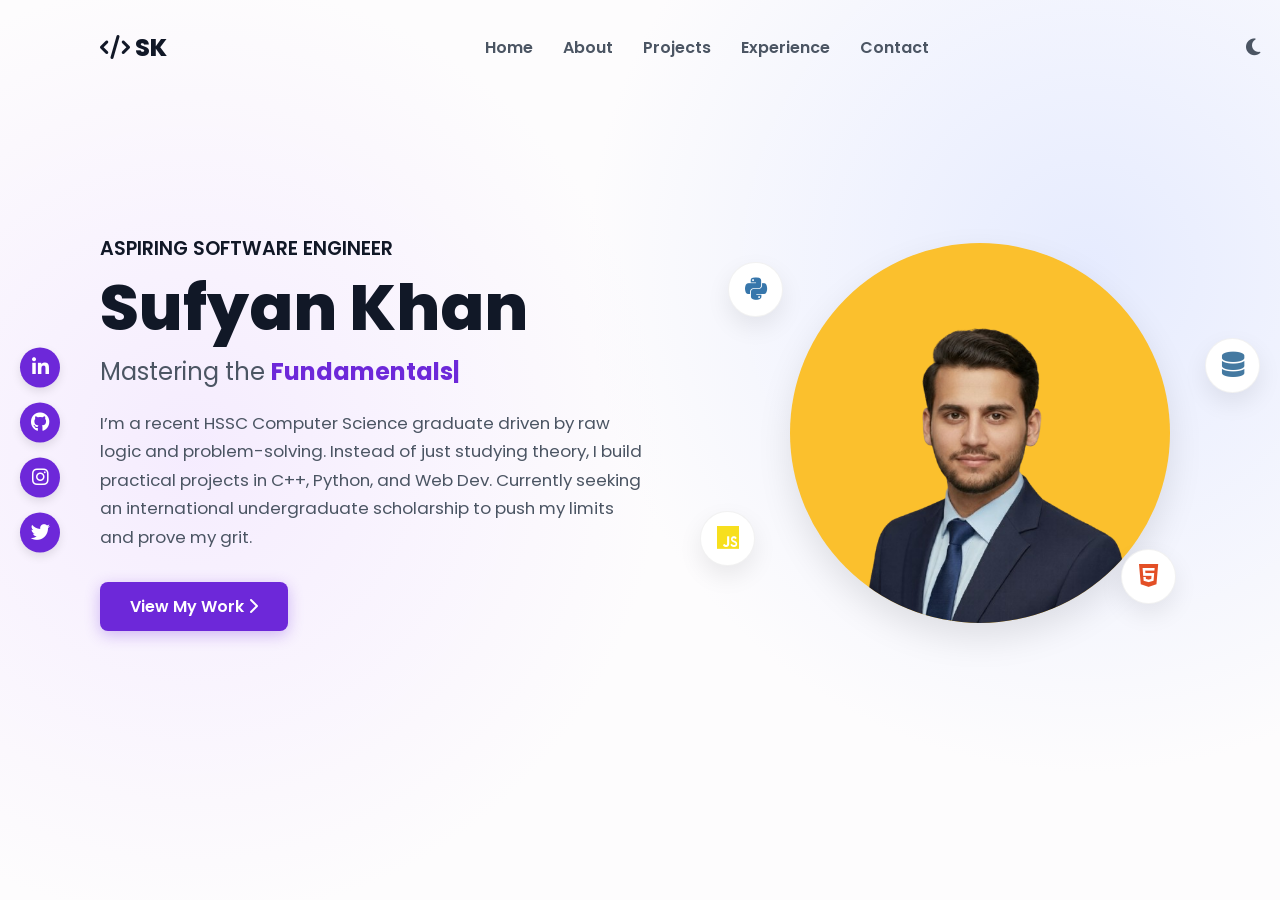
==== index.html @ 5efebbe6 "Initial commit - sufyan-portfolio" ====
<!DOCTYPE html>
<html lang="en">
<head>
    <meta charset="UTF-8">
    <meta name="viewport" content="width=device-width, initial-scale=1.0">
    <title>Sufyan Khan | Portfolio</title>
    <link rel="stylesheet" href="style.css">
    <link rel="stylesheet" href="https://cdnjs.cloudflare.com/ajax/libs/font-awesome/6.4.0/css/all.min.css">
</head>
<body>

    <aside class="social-sidebar">
        <a href="https://linkedin.com/in/sufyan-khans" target="_blank"><i class="fab fa-linkedin-in"></i></a>
        <a href="https://github.com/programmingpioneer" target="_blank"><i class="fab fa-github"></i></a>
        <a href="#"><i class="fab fa-instagram"></i></a>
        <a href="#"><i class="fab fa-twitter"></i></a>
    </aside>

    <div class="wrapper">
        <header>
            <nav>
                <div class="logo"><i class="fas fa-code"></i> SK</div>
                <ul class="nav-links">
                    <li><a href="index.html">Home</a></li>
                    <li><a href="about.html">About</a></li>
                    <li><a href="projects.html">Projects</a></li>
                    <li><a href="experience.html">Experience</a></li>
                    <li><a href="contact.html">Contact</a></li>
                </ul>
                <button id="theme-btn" class="theme-btn"><i class="fas fa-moon"></i></button>
            </nav>
        </header>

        <main class="hero">
            <div class="hero-content">
                <span class="greeting">ASPIRING SOFTWARE ENGINEER</span>
                <h1>Sufyan Khan</h1>
                <h2 class="typing-text">Mastering the <span>Fundamentals|</span></h2>
                <p>I’m a recent HSSC Computer Science graduate driven by raw logic and problem-solving. Instead of just studying theory, I build practical projects in C++, Python, and Web Dev. Currently seeking an international undergraduate scholarship to push my limits and prove my grit.</p>
                <a href="about.html" class="btn-primary">View My Work <i class="fas fa-chevron-right"></i></a>
            </div>

           <div class="hero-visual">
                
                <div class="avatar-wrapper">
                    <img src="sufyan.png" alt="Sufyan Khan" class="avatar">
                </div>
                
                <div class="float-icon icon-1"><i class="fab fa-python"></i></div>
                <div class="float-icon icon-2"><i class="fas fa-database"></i></div>
                <div class="float-icon icon-3"><i class="fab fa-js"></i></div>
                <div class="float-icon icon-4"><i class="fab fa-html5"></i></div>
            </div>
        </main>
    </div>
    <script src="script.js"></script>
</body>
</html>
---- style.css ----
/* =========================================
   1. IMPORTS & VARIABLES (THE FOUNDATION)
   ========================================= */
@import url('https://fonts.googleapis.com/css2?family=Poppins:wght@400;600;700;800&display=swap');

:root {
    --bg-color: #fdfcfd;
    --text-primary: #111827;
    --text-secondary: #4b5563;
    --accent-color: #6d28d9;
    --circle-color: #fbc02d;
    --mesh-1: rgba(243, 232, 255, 0.8);
    --mesh-2: rgba(224, 231, 255, 0.8);
    --card-bg: #ffffff;
    --icon-bg: #ffffff;
    --border-color: rgba(0, 0, 0, 0.05);
}

/* Dark Mode Overrides */
.dark-mode {
    --bg-color: #0f172a;
    --text-primary: #f8fafc;
    --text-secondary: #94a3b8;
    --accent-color: #8b5cf6;
    --circle-color: #d97706;
    --mesh-1: rgba(88, 28, 135, 0.15);
    --mesh-2: rgba(30, 58, 138, 0.15);
    --card-bg: #1e293b;
    --icon-bg: #1e293b;
    --border-color: rgba(255, 255, 255, 0.05);
}

/* =========================================
   2. BASE RESET & BODY
   ========================================= */
* {
    margin: 0;
    padding: 0;
    box-sizing: border-box;
    font-family: 'Poppins', sans-serif;
}

body {
    background: var(--bg-color);
    background-image: 
        radial-gradient(circle at 15% 50%, var(--mesh-1) 0%, transparent 40%),
        radial-gradient(circle at 85% 30%, var(--mesh-2) 0%, transparent 40%);
    background-attachment: fixed; /* Keeps mesh static while scrolling */
    color: var(--text-primary);
    min-height: 100vh;
    overflow-x: hidden;
    transition: background 0.3s ease, color 0.3s ease;
}

.wrapper {
    max-width: 1200px;
    margin: 0 auto;
    padding: 0 20px;
    margin-left: 80px; /* Space for the fixed sidebar */
}

/* =========================================
   3. NAVIGATION & SIDEBAR
   ========================================= */
.social-sidebar {
    position: fixed;
    left: 20px;
    top: 50%;
    transform: translateY(-50%);
    display: flex;
    flex-direction: column;
    gap: 15px;
    z-index: 100;
}

.social-sidebar a {
    width: 40px;
    height: 40px;
    background: var(--accent-color);
    color: white;
    border-radius: 50%;
    display: flex;
    justify-content: center;
    align-items: center;
    text-decoration: none;
    font-size: 1.2rem;
    transition: transform 0.3s ease, background 0.3s ease;
    box-shadow: 0 4px 10px rgba(0,0,0,0.1);
}

.social-sidebar a:hover {
    transform: scale(1.15);
    background: var(--text-primary);
}

header nav {
    display: flex;
    justify-content: space-between;
    align-items: center;
    padding: 30px 0;
}

.logo {
    font-weight: 800;
    font-size: 1.5rem;
    color: var(--text-primary);
}

.nav-links {
    list-style: none;
    display: flex;
    gap: 30px;
}

.nav-links a {
    text-decoration: none;
    color: var(--text-secondary);
    font-weight: 600;
    transition: color 0.3s;
}

.nav-links a:hover, .nav-links a.active {
    color: var(--accent-color);
}

.theme-btn {
    background: none;
    border: none;
    font-size: 1.2rem;
    cursor: pointer;
    color: var(--text-secondary);
    transition: color 0.3s;
}

.theme-btn:hover {
    color: var(--accent-color);
}

/* =========================================
   4. HOME PAGE (HERO SECTION)
   ========================================= */
.hero {
    display: flex;
    align-items: center;
    justify-content: space-between;
    min-height: 75vh;
    gap: 50px;
}

.hero-content {
    flex: 1;
    max-width: 550px;
}

.greeting {
    display: inline-block;
    font-weight: 600;
    margin-bottom: 10px;
    font-size: 1.2rem;
}

.hero-content h1 {
    font-size: 4rem;
    line-height: 1.1;
    margin-bottom: 10px;
    color: var(--text-primary);
    font-weight: 800;
}

.typing-text {
    font-size: 1.5rem;
    font-weight: 400;
    color: var(--text-secondary);
    margin-bottom: 20px;
}

.typing-text span {
    color: var(--accent-color);
    font-weight: 700;
}

.hero-content p {
    color: var(--text-secondary);
    line-height: 1.7;
    margin-bottom: 30px;
    font-size: 1.05rem;
}

.btn-primary {
    display: inline-block;
    background: var(--accent-color);
    color: white;
    padding: 12px 30px;
    border-radius: 8px;
    text-decoration: none;
    font-weight: 600;
    transition: transform 0.3s ease, box-shadow 0.3s ease;
    box-shadow: 0 4px 15px rgba(109, 40, 217, 0.3);
}

.btn-primary:hover {
    transform: translateY(-3px);
    box-shadow: 0 8px 25px rgba(109, 40, 217, 0.4);
}

/* --- Hero Visuals & Circle Clipping --- */
.hero-visual {
    flex: 1;
    position: relative;
    display: flex;
    justify-content: center;
    align-items: center;
}

.avatar-wrapper {
    position: relative;
    width: 380px;  
    height: 380px;
    background: var(--circle-color);
    border-radius: 50%;
    display: flex;
    justify-content: center;
    align-items: flex-end; /* Pushes image to bottom */
    overflow: hidden; /* CLIPS THE BOTTOM PERFECTLY */
    z-index: 2;
    transition: background 0.3s;
    box-shadow: 0 15px 35px rgba(0,0,0,0.1);
}

.avatar {
    width: 85%; /* Image scaling */
    height: auto;
    position: relative;
    z-index: 3;
    display: block;
}

/* --- Floating Icons --- */
.float-icon {
    position: absolute;
    width: 55px;
    height: 55px;
    background: var(--icon-bg);
    border-radius: 50%;
    display: flex;
    justify-content: center;
    align-items: center;
    font-size: 1.6rem;
    box-shadow: 0 10px 25px rgba(0,0,0,0.08);
    z-index: 3;
    animation: float 4s ease-in-out infinite;
    transition: background 0.3s;
    border: 1px solid var(--border-color);
}

.icon-1 { top: 5%; left: 5%; color: #3776ab; animation-delay: 0s; } 
.icon-2 { top: 25%; right: 0%; color: #4479a1; animation-delay: 1s; } 
.icon-3 { bottom: 15%; left: 0%; color: #f7df1e; animation-delay: 2s; } 
.icon-4 { bottom: 5%; right: 15%; color: #e34f26; animation-delay: 3s; } 

@keyframes float {
    0% { transform: translateY(0px); }
    50% { transform: translateY(-15px); }
    100% { transform: translateY(0px); }
}

/* =========================================
   5. INTERNAL PAGES (ABOUT & PROJECTS)
   ========================================= */
.content-section {
    padding: 60px 0;
    max-width: 1000px;
    margin: 0 auto;
}

.section-header h1 {
    font-size: 3rem;
    color: var(--text-primary);
    font-weight: 800;
}

.section-header p {
    color: var(--text-secondary);
    font-size: 1.1rem;
    margin-top: 10px;
}

.info-grid {
    display: grid;
    grid-template-columns: repeat(auto-fit, minmax(320px, 1fr));
    gap: 30px;
    margin-top: 40px;
}

/* BUG FIX: Removed opacity:0 so cards always show */
.card {
    background: var(--card-bg);
    padding: 35px;
    border-radius: 15px;
    box-shadow: 0 10px 30px rgba(0,0,0,0.04);
    border: 1px solid var(--border-color);
    transition: transform 0.3s ease, box-shadow 0.3s ease;
}

.card:hover {
    transform: translateY(-8px);
    box-shadow: 0 20px 40px rgba(0,0,0,0.08);
    border-color: var(--accent-color);
}

.card h2 {
    font-size: 1.5rem;
    color: var(--text-primary);
    margin-bottom: 10px;
}

.card h3 {
    font-size: 1.2rem;
    color: var(--text-primary);
    margin-top: 15px;
}

.card p {
    color: var(--text-secondary);
    line-height: 1.6;
    margin-top: 5px;
}

/* =========================================
   6. MOBILE RESPONSIVE QUERIES
   ========================================= */
@media (max-width: 968px) {
    .hero { 
        flex-direction: column; 
        text-align: center; 
        margin-top: 40px; 
    }
    .hero-content h1 { font-size: 3rem; }
    .hero-content { max-width: 100%; }
    .wrapper { margin-left: 0; }
    .social-sidebar { display: none; }
    
    /* Shrink the circle & layout for mobile */
    .avatar-wrapper { 
        width: 280px; 
        height: 280px; 
        margin: 0 auto;
    }
    
    .nav-links { display: none; /* Add a hamburger menu later if needed */ }
    
    .float-icon { width: 45px; height: 45px; font-size: 1.2rem; }
}

/* =========================================
   7. CONTACT PAGE FORM STYLING
   ========================================= */
.contact-container { 
    display: grid; 
    grid-template-columns: 1fr 1fr; 
    gap: 40px; 
    margin-top: 40px; 
}

.form-group { 
    margin-bottom: 20px; 
}

.form-group label { 
    display: block; 
    margin-bottom: 8px; 
    font-weight: 600; 
    color: var(--text-primary); 
    font-size: 0.9rem;
}

.form-group input, .form-group textarea { 
    width: 100%; 
    padding: 12px 15px; 
    border: 1px solid var(--border-color); 
    border-radius: 8px; 
    background: var(--card-bg); 
    color: var(--text-primary); 
    font-family: 'Poppins', sans-serif; 
    transition: border-color 0.3s, box-shadow 0.3s; 
}

.form-group input:focus, .form-group textarea:focus { 
    outline: none; 
    border-color: var(--accent-color); 
    box-shadow: 0 0 0 3px rgba(109, 40, 217, 0.1);
}

/* Mobile screen par dono boxes (Info aur Form) ko ek line mein stack karne ke liye */
@media (max-width: 768px) { 
    .contact-container { grid-template-columns: 1fr; } 
}
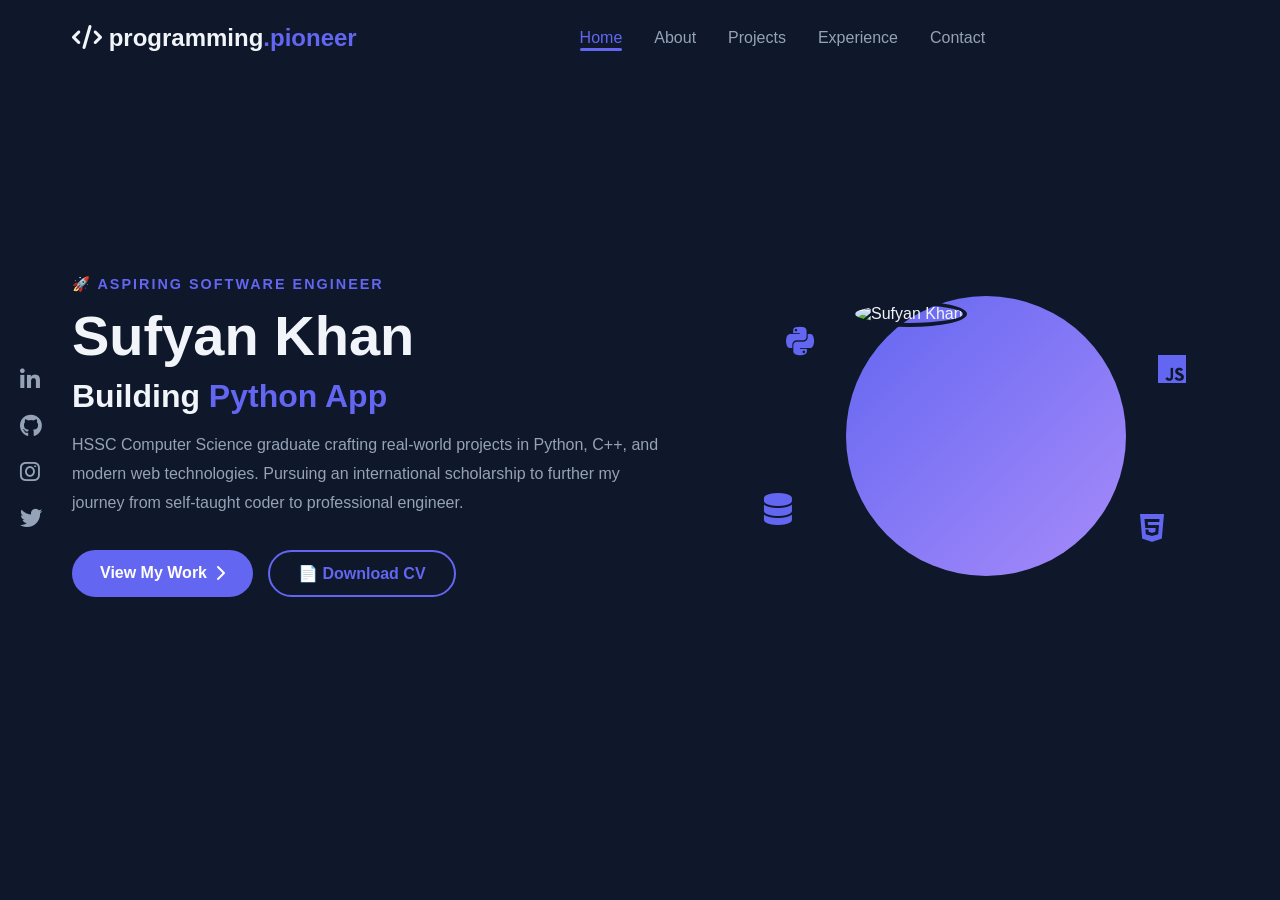
==== commit 347b5b09: "initial portfolio" ====
--- a/index.html
+++ b/index.html
@@ -3,12 +3,11 @@
 <head>
     <meta charset="UTF-8">
     <meta name="viewport" content="width=device-width, initial-scale=1.0">
-    <title>Sufyan Khan | Portfolio</title>
+    <title>Sufyan Khan | Programming Pioneer</title>
     <link rel="stylesheet" href="style.css">
     <link rel="stylesheet" href="https://cdnjs.cloudflare.com/ajax/libs/font-awesome/6.4.0/css/all.min.css">
 </head>
 <body>
-
     <aside class="social-sidebar">
         <a href="https://linkedin.com/in/sufyan-khans" target="_blank"><i class="fab fa-linkedin-in"></i></a>
         <a href="https://github.com/programmingpioneer" target="_blank"><i class="fab fa-github"></i></a>
@@ -19,33 +18,36 @@
     <div class="wrapper">
         <header>
             <nav>
-                <div class="logo"><i class="fas fa-code"></i> SK</div>
+                <div class="logo"><i class="fas fa-code"></i> programming<span>.pioneer</span></div>
                 <ul class="nav-links">
-                    <li><a href="index.html">Home</a></li>
+                    <li><a href="index.html" class="active">Home</a></li>
                     <li><a href="about.html">About</a></li>
                     <li><a href="projects.html">Projects</a></li>
                     <li><a href="experience.html">Experience</a></li>
                     <li><a href="contact.html">Contact</a></li>
                 </ul>
-                <button id="theme-btn" class="theme-btn"><i class="fas fa-moon"></i></button>
+                <div class="nav-controls">
+                    <div class="hamburger"><i class="fas fa-bars"></i></div>
+                </div>
             </nav>
         </header>
 
         <main class="hero">
             <div class="hero-content">
-                <span class="greeting">ASPIRING SOFTWARE ENGINEER</span>
+                <span class="greeting">🚀 ASPIRING SOFTWARE ENGINEER</span>
                 <h1>Sufyan Khan</h1>
-                <h2 class="typing-text">Mastering the <span>Fundamentals|</span></h2>
-                <p>I’m a recent HSSC Computer Science graduate driven by raw logic and problem-solving. Instead of just studying theory, I build practical projects in C++, Python, and Web Dev. Currently seeking an international undergraduate scholarship to push my limits and prove my grit.</p>
-                <a href="about.html" class="btn-primary">View My Work <i class="fas fa-chevron-right"></i></a>
+                <h2 class="typing-text">Building <span id="dynamic-text"></span></h2>
+                <p>HSSC Computer Science graduate crafting real‑world projects in Python, C++, and modern web technologies. Pursuing an international scholarship to further my journey from self‑taught coder to professional engineer.</p>
+                <div class="hero-buttons">
+                    <a href="projects.html" class="btn-primary">View My Work <i class="fas fa-chevron-right"></i></a>
+                    <a href="https://pub-8f5fcc3c01514e53b12396f444c45448.r2.dev/portfolio/assets/SUFYAN_CV.pdf" class="btn-secondary" target="_blank">📄 Download CV</a>
+                </div>
             </div>
 
-           <div class="hero-visual">
-                
+            <div class="hero-visual">
                 <div class="avatar-wrapper">
-                    <img src="sufyan.png" alt="Sufyan Khan" class="avatar">
+                    <img src="https://pub-8f5fcc3c01514e53b12396f444c45448.r2.dev/portfolio/assets/Cover.png" alt="Sufyan Khan" class="avatar">
                 </div>
-                
                 <div class="float-icon icon-1"><i class="fab fa-python"></i></div>
                 <div class="float-icon icon-2"><i class="fas fa-database"></i></div>
                 <div class="float-icon icon-3"><i class="fab fa-js"></i></div>
@@ -53,6 +55,7 @@
             </div>
         </main>
     </div>
+
     <script src="script.js"></script>
 </body>
 </html>
--- a/style.css
+++ b/style.css
@@ -1,397 +1,111 @@
-/* =========================================
-   1. IMPORTS & VARIABLES (THE FOUNDATION)
-   ========================================= */
-@import url('https://fonts.googleapis.com/css2?family=Poppins:wght@400;600;700;800&display=swap');
-
+/* ========== CSS VARIABLES ========== */
 :root {
-    --bg-color: #fdfcfd;
-    --text-primary: #111827;
-    --text-secondary: #4b5563;
-    --accent-color: #6d28d9;
-    --circle-color: #fbc02d;
-    --mesh-1: rgba(243, 232, 255, 0.8);
-    --mesh-2: rgba(224, 231, 255, 0.8);
-    --card-bg: #ffffff;
-    --icon-bg: #ffffff;
-    --border-color: rgba(0, 0, 0, 0.05);
+    --bg-primary: #0f172a;
+    --bg-secondary: #1e293b;
+    --text-primary: #f1f5f9;
+    --text-secondary: #94a3b8;
+    --accent-color: #6366f1;
+    --accent-hover: #818cf8;
+    --card-bg: #1e293b;
+    --icon-bg: #1e293b;
+    --border-color: #334155;
 }
 
-/* Dark Mode Overrides */
-.dark-mode {
-    --bg-color: #0f172a;
-    --text-primary: #f8fafc;
-    --text-secondary: #94a3b8;
-    --accent-color: #8b5cf6;
-    --circle-color: #d97706;
-    --mesh-1: rgba(88, 28, 135, 0.15);
-    --mesh-2: rgba(30, 58, 138, 0.15);
-    --card-bg: #1e293b;
-    --icon-bg: #1e293b;
-    --border-color: rgba(255, 255, 255, 0.05);
+/* ========== GLOBAL ========== */
+* { margin: 0; padding: 0; box-sizing: border-box; }
+body {
+    font-family: 'Poppins', 'Inter', sans-serif;
+    background-color: var(--bg-primary);
+    color: var(--text-primary);
+    overflow-x: hidden;
 }
+a { color: var(--accent-color); text-decoration: none; }
 
-/* =========================================
-   2. BASE RESET & BODY
-   ========================================= */
-* {
-    margin: 0;
-    padding: 0;
-    box-sizing: border-box;
-    font-family: 'Poppins', sans-serif;
+/* ========== SOCIAL SIDEBAR ========== */
+.social-sidebar {
+    position: fixed; left: 20px; top: 50%; transform: translateY(-50%);
+    display: flex; flex-direction: column; gap: 20px; z-index: 1000;
 }
+.social-sidebar a { color: var(--text-secondary); font-size: 1.4rem; transition: 0.3s; }
+.social-sidebar a:hover { color: var(--accent-color); transform: translateY(-3px); }
 
-body {
-    background: var(--bg-color);
-    background-image: 
-        radial-gradient(circle at 15% 50%, var(--mesh-1) 0%, transparent 40%),
-        radial-gradient(circle at 85% 30%, var(--mesh-2) 0%, transparent 40%);
-    background-attachment: fixed; /* Keeps mesh static while scrolling */
-    color: var(--text-primary);
-    min-height: 100vh;
-    overflow-x: hidden;
-    transition: background 0.3s ease, color 0.3s ease;
+/* ========== WRAPPER & HEADER ========== */
+.wrapper { max-width: 1200px; margin: 0 auto; padding: 0 2rem; }
+header { padding: 1.5rem 0; }
+nav { display: flex; align-items: center; justify-content: space-between; flex-wrap: wrap; }
+.logo { font-size: 1.5rem; font-weight: 700; color: var(--text-primary); }
+.logo span { color: var(--accent-color); }
+.nav-links { display: flex; list-style: none; gap: 2rem; }
+.nav-links a { color: var(--text-secondary); font-weight: 500; transition: color 0.3s; position: relative; }
+.nav-links a:hover, .nav-links a.active { color: var(--accent-color); }
+.nav-links a.active::after {
+    content: ''; position: absolute; bottom: -5px; left: 0;
+    width: 100%; height: 3px; background: var(--accent-color); border-radius: 2px;
 }
+.hamburger { display: none; cursor: pointer; color: var(--text-primary); font-size: 1.5rem; }
 
-.wrapper {
-    max-width: 1200px;
-    margin: 0 auto;
-    padding: 0 20px;
-    margin-left: 80px; /* Space for the fixed sidebar */
+/* ========== HERO SECTION ========== */
+.hero { display: flex; align-items: center; justify-content: space-between; min-height: 80vh; padding: 2rem 0; gap: 3rem; flex-wrap: wrap; }
+.hero-content { flex: 1 1 500px; }
+.greeting { color: var(--accent-color); font-weight: 600; letter-spacing: 2px; font-size: 0.9rem; text-transform: uppercase; }
+.hero h1 { font-size: 3.5rem; font-weight: 800; margin: 10px 0; }
+.typing-text { font-size: 2rem; margin-bottom: 1rem; }
+.typing-text span { color: var(--accent-color); }
+.hero p { color: var(--text-secondary); line-height: 1.8; margin-bottom: 2rem; max-width: 600px; }
+.hero-buttons { display: flex; gap: 15px; flex-wrap: wrap; }
+
+/* ========== BUTTONS ========== */
+.btn-primary {
+    background: var(--accent-color); color: white; padding: 12px 28px; border-radius: 30px;
+    font-weight: 600; display: inline-flex; align-items: center; gap: 8px; transition: 0.3s;
 }
+.btn-primary:hover { background: var(--accent-hover); transform: translateY(-3px); box-shadow: 0 10px 20px rgba(99,102,241,0.3); }
+.btn-secondary {
+    background: transparent; border: 2px solid var(--accent-color); color: var(--accent-color);
+    padding: 12px 28px; border-radius: 30px; font-weight: 600; display: inline-flex; align-items: center; gap: 8px; transition: 0.3s;
+}
+.btn-secondary:hover { background: var(--accent-color); color: white; transform: translateY(-3px); }
 
-/* =========================================
-   3. NAVIGATION & SIDEBAR
-   ========================================= */
-.social-sidebar {
-    position: fixed;
-    left: 20px;
-    top: 50%;
-    transform: translateY(-50%);
-    display: flex;
-    flex-direction: column;
-    gap: 15px;
-    z-index: 100;
-}
+/* ========== HERO VISUAL ========== */
+.hero-visual { position: relative; flex: 1 1 300px; display: flex; justify-content: center; align-items: center; }
+.avatar-wrapper { width: 280px; height: 280px; border-radius: 50%; background: linear-gradient(135deg, var(--accent-color), #a78bfa); padding: 5px; animation: float 6s ease-in-out infinite; }
+.avatar { width: 100%; height: 100%; border-radius: 50%; object-fit: cover; border: 4px solid var(--bg-primary); }
+.float-icon { position: absolute; font-size: 2rem; color: var(--accent-color); animation: floatIcon 4s ease-in-out infinite; }
+.icon-1 { top: 10%; left: 5%; animation-delay: 0s; }
+.icon-2 { top: 70%; left: 0; animation-delay: 1s; }
+.icon-3 { top: 20%; right: 5%; animation-delay: 2s; }
+.icon-4 { bottom: 10%; right: 10%; animation-delay: 0.5s; }
+@keyframes float { 0%,100% { transform: translateY(0); } 50% { transform: translateY(-20px); } }
+@keyframes floatIcon { 0%,100% { transform: translateY(0) rotate(0deg); } 50% { transform: translateY(-15px) rotate(10deg); } }
 
-.social-sidebar a {
-    width: 40px;
-    height: 40px;
-    background: var(--accent-color);
-    color: white;
-    border-radius: 50%;
-    display: flex;
-    justify-content: center;
-    align-items: center;
-    text-decoration: none;
-    font-size: 1.2rem;
-    transition: transform 0.3s ease, background 0.3s ease;
-    box-shadow: 0 4px 10px rgba(0,0,0,0.1);
-}
+/* ========== CONTENT SECTIONS ========== */
+.content-section { padding-bottom: 3rem; }
+.section-header { text-align: center; margin-bottom: 3rem; }
+.section-header h1 { font-size: 2.5rem; }
+.section-header p { color: var(--text-secondary); }
+.info-grid { display: grid; grid-template-columns: repeat(auto-fit, minmax(300px, 1fr)); gap: 30px; }
+.card { background: var(--card-bg); border: 1px solid var(--border-color); border-radius: 15px; padding: 30px; transition: transform 0.3s, box-shadow 0.3s; }
+.card:hover { transform: translateY(-5px); box-shadow: 0 20px 40px rgba(0,0,0,0.1); }
+.card-icon { font-size: 2rem; color: var(--accent-color); margin-bottom: 1rem; }
+.card h2 { font-size: 1.4rem; margin-bottom: 0.5rem; }
+.card h3 { font-size: 1rem; color: var(--text-secondary); margin-bottom: 0.5rem; }
+.card p { color: var(--text-secondary); line-height: 1.6; }
+.card-subtitle { color: var(--accent-color) !important; font-weight: 500; }
+.card-links { margin-top: 1.5rem; display: flex; flex-wrap: wrap; gap: 1rem; }
+.card-links a { font-weight: 600; }
+.tech-stack { color: var(--accent-color); font-weight: 600; font-size: 0.9rem; margin: 8px 0; }
+.contact-card { text-align: center; }
+.contact-link { font-size: 1.1rem; color: var(--accent-color); word-break: break-word; }
+.statement { font-size: 1.1rem; font-style: italic; }
 
-.social-sidebar a:hover {
-    transform: scale(1.15);
-    background: var(--text-primary);
-}
-
-header nav {
-    display: flex;
-    justify-content: space-between;
-    align-items: center;
-    padding: 30px 0;
-}
-
-.logo {
-    font-weight: 800;
-    font-size: 1.5rem;
-    color: var(--text-primary);
-}
-
-.nav-links {
-    list-style: none;
-    display: flex;
-    gap: 30px;
-}
-
-.nav-links a {
-    text-decoration: none;
-    color: var(--text-secondary);
-    font-weight: 600;
-    transition: color 0.3s;
-}
-
-.nav-links a:hover, .nav-links a.active {
-    color: var(--accent-color);
-}
-
-.theme-btn {
-    background: none;
-    border: none;
-    font-size: 1.2rem;
-    cursor: pointer;
-    color: var(--text-secondary);
-    transition: color 0.3s;
-}
-
-.theme-btn:hover {
-    color: var(--accent-color);
-}
-
-/* =========================================
-   4. HOME PAGE (HERO SECTION)
-   ========================================= */
-.hero {
-    display: flex;
-    align-items: center;
-    justify-content: space-between;
-    min-height: 75vh;
-    gap: 50px;
-}
-
-.hero-content {
-    flex: 1;
-    max-width: 550px;
-}
-
-.greeting {
-    display: inline-block;
-    font-weight: 600;
-    margin-bottom: 10px;
-    font-size: 1.2rem;
-}
-
-.hero-content h1 {
-    font-size: 4rem;
-    line-height: 1.1;
-    margin-bottom: 10px;
-    color: var(--text-primary);
-    font-weight: 800;
-}
-
-.typing-text {
-    font-size: 1.5rem;
-    font-weight: 400;
-    color: var(--text-secondary);
-    margin-bottom: 20px;
-}
-
-.typing-text span {
-    color: var(--accent-color);
-    font-weight: 700;
-}
-
-.hero-content p {
-    color: var(--text-secondary);
-    line-height: 1.7;
-    margin-bottom: 30px;
-    font-size: 1.05rem;
-}
-
-.btn-primary {
-    display: inline-block;
-    background: var(--accent-color);
-    color: white;
-    padding: 12px 30px;
-    border-radius: 8px;
-    text-decoration: none;
-    font-weight: 600;
-    transition: transform 0.3s ease, box-shadow 0.3s ease;
-    box-shadow: 0 4px 15px rgba(109, 40, 217, 0.3);
-}
-
-.btn-primary:hover {
-    transform: translateY(-3px);
-    box-shadow: 0 8px 25px rgba(109, 40, 217, 0.4);
-}
-
-/* --- Hero Visuals & Circle Clipping --- */
-.hero-visual {
-    flex: 1;
-    position: relative;
-    display: flex;
-    justify-content: center;
-    align-items: center;
-}
-
-.avatar-wrapper {
-    position: relative;
-    width: 380px;  
-    height: 380px;
-    background: var(--circle-color);
-    border-radius: 50%;
-    display: flex;
-    justify-content: center;
-    align-items: flex-end; /* Pushes image to bottom */
-    overflow: hidden; /* CLIPS THE BOTTOM PERFECTLY */
-    z-index: 2;
-    transition: background 0.3s;
-    box-shadow: 0 15px 35px rgba(0,0,0,0.1);
-}
-
-.avatar {
-    width: 85%; /* Image scaling */
-    height: auto;
-    position: relative;
-    z-index: 3;
-    display: block;
-}
-
-/* --- Floating Icons --- */
-.float-icon {
-    position: absolute;
-    width: 55px;
-    height: 55px;
-    background: var(--icon-bg);
-    border-radius: 50%;
-    display: flex;
-    justify-content: center;
-    align-items: center;
-    font-size: 1.6rem;
-    box-shadow: 0 10px 25px rgba(0,0,0,0.08);
-    z-index: 3;
-    animation: float 4s ease-in-out infinite;
-    transition: background 0.3s;
-    border: 1px solid var(--border-color);
-}
-
-.icon-1 { top: 5%; left: 5%; color: #3776ab; animation-delay: 0s; } 
-.icon-2 { top: 25%; right: 0%; color: #4479a1; animation-delay: 1s; } 
-.icon-3 { bottom: 15%; left: 0%; color: #f7df1e; animation-delay: 2s; } 
-.icon-4 { bottom: 5%; right: 15%; color: #e34f26; animation-delay: 3s; } 
-
-@keyframes float {
-    0% { transform: translateY(0px); }
-    50% { transform: translateY(-15px); }
-    100% { transform: translateY(0px); }
-}
-
-/* =========================================
-   5. INTERNAL PAGES (ABOUT & PROJECTS)
-   ========================================= */
-.content-section {
-    padding: 60px 0;
-    max-width: 1000px;
-    margin: 0 auto;
-}
-
-.section-header h1 {
-    font-size: 3rem;
-    color: var(--text-primary);
-    font-weight: 800;
-}
-
-.section-header p {
-    color: var(--text-secondary);
-    font-size: 1.1rem;
-    margin-top: 10px;
-}
-
-.info-grid {
-    display: grid;
-    grid-template-columns: repeat(auto-fit, minmax(320px, 1fr));
-    gap: 30px;
-    margin-top: 40px;
-}
-
-/* BUG FIX: Removed opacity:0 so cards always show */
-.card {
-    background: var(--card-bg);
-    padding: 35px;
-    border-radius: 15px;
-    box-shadow: 0 10px 30px rgba(0,0,0,0.04);
-    border: 1px solid var(--border-color);
-    transition: transform 0.3s ease, box-shadow 0.3s ease;
-}
-
-.card:hover {
-    transform: translateY(-8px);
-    box-shadow: 0 20px 40px rgba(0,0,0,0.08);
-    border-color: var(--accent-color);
-}
-
-.card h2 {
-    font-size: 1.5rem;
-    color: var(--text-primary);
-    margin-bottom: 10px;
-}
-
-.card h3 {
-    font-size: 1.2rem;
-    color: var(--text-primary);
-    margin-top: 15px;
-}
-
-.card p {
-    color: var(--text-secondary);
-    line-height: 1.6;
-    margin-top: 5px;
-}
-
-/* =========================================
-   6. MOBILE RESPONSIVE QUERIES
-   ========================================= */
-@media (max-width: 968px) {
-    .hero { 
-        flex-direction: column; 
-        text-align: center; 
-        margin-top: 40px; 
-    }
-    .hero-content h1 { font-size: 3rem; }
-    .hero-content { max-width: 100%; }
-    .wrapper { margin-left: 0; }
+/* ========== RESPONSIVE ========== */
+@media (max-width: 768px) {
     .social-sidebar { display: none; }
-    
-    /* Shrink the circle & layout for mobile */
-    .avatar-wrapper { 
-        width: 280px; 
-        height: 280px; 
-        margin: 0 auto;
-    }
-    
-    .nav-links { display: none; /* Add a hamburger menu later if needed */ }
-    
-    .float-icon { width: 45px; height: 45px; font-size: 1.2rem; }
-}
-
-/* =========================================
-   7. CONTACT PAGE FORM STYLING
-   ========================================= */
-.contact-container { 
-    display: grid; 
-    grid-template-columns: 1fr 1fr; 
-    gap: 40px; 
-    margin-top: 40px; 
-}
-
-.form-group { 
-    margin-bottom: 20px; 
-}
-
-.form-group label { 
-    display: block; 
-    margin-bottom: 8px; 
-    font-weight: 600; 
-    color: var(--text-primary); 
-    font-size: 0.9rem;
-}
-
-.form-group input, .form-group textarea { 
-    width: 100%; 
-    padding: 12px 15px; 
-    border: 1px solid var(--border-color); 
-    border-radius: 8px; 
-    background: var(--card-bg); 
-    color: var(--text-primary); 
-    font-family: 'Poppins', sans-serif; 
-    transition: border-color 0.3s, box-shadow 0.3s; 
-}
-
-.form-group input:focus, .form-group textarea:focus { 
-    outline: none; 
-    border-color: var(--accent-color); 
-    box-shadow: 0 0 0 3px rgba(109, 40, 217, 0.1);
-}
-
-/* Mobile screen par dono boxes (Info aur Form) ko ek line mein stack karne ke liye */
-@media (max-width: 768px) { 
-    .contact-container { grid-template-columns: 1fr; } 
+    .nav-links { display: none; position: absolute; top: 80px; left: 0; width: 100%; background: var(--bg-primary); flex-direction: column; padding: 2rem; gap: 1.5rem; border-bottom: 1px solid var(--border-color); }
+    .nav-links.active { display: flex; }
+    .hamburger { display: block; }
+    .hero { flex-direction: column; text-align: center; }
+    .hero h1 { font-size: 2.5rem; }
+    .hero-buttons { justify-content: center; }
+    .info-grid { grid-template-columns: 1fr; }
 }
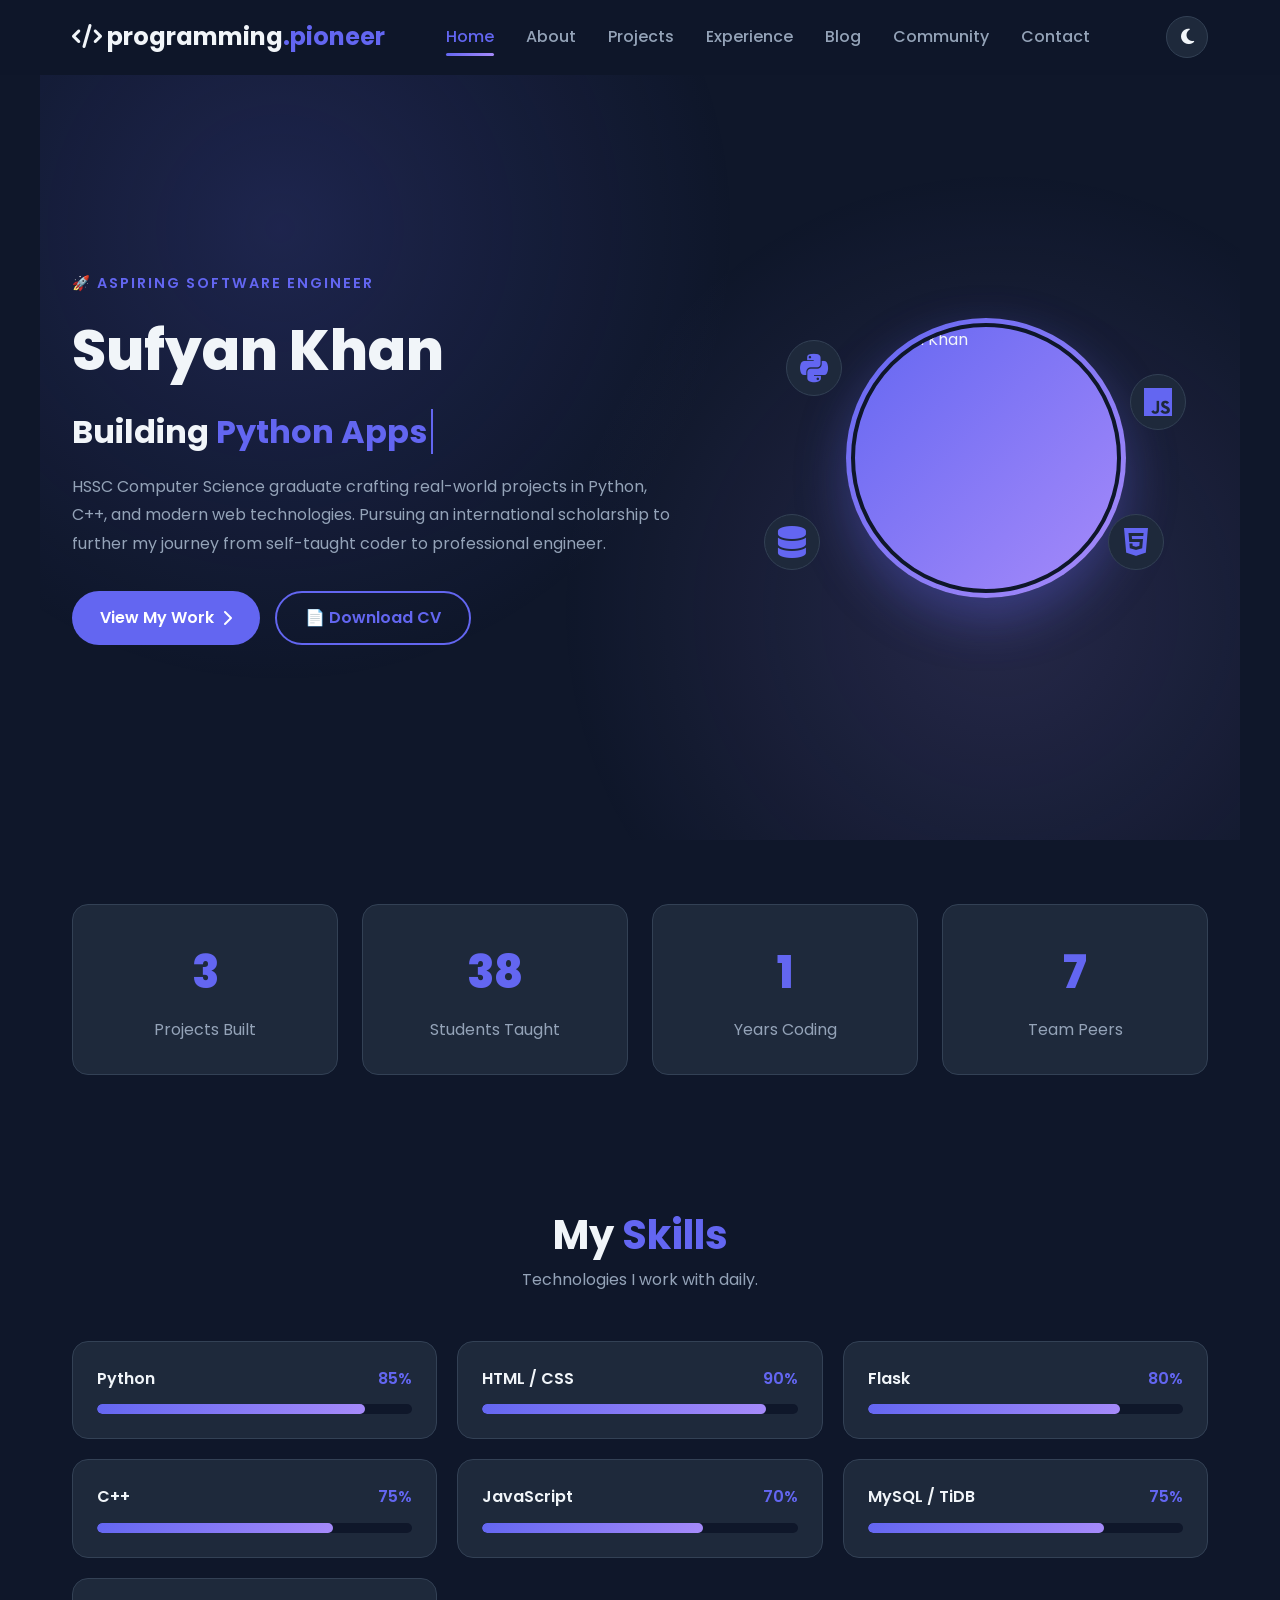
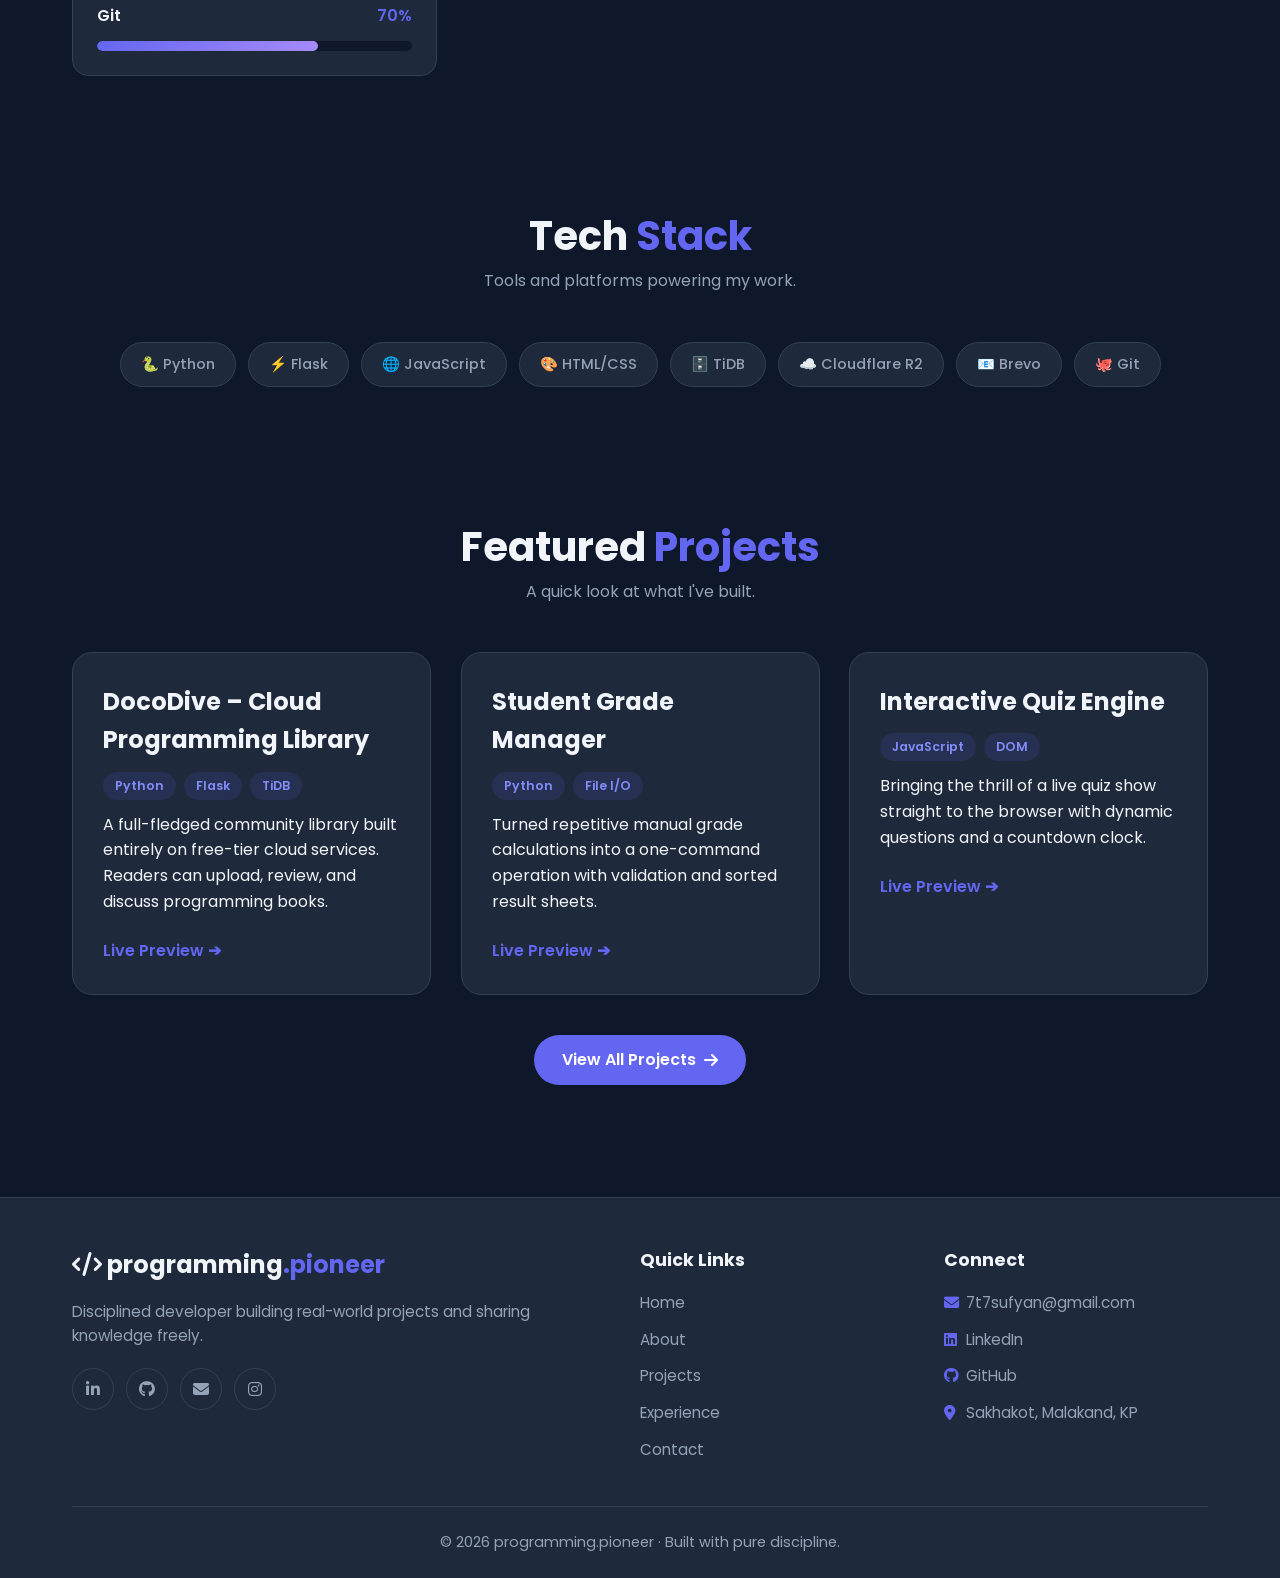
==== commit 04581b7d: "feat: complete portfolio website" ====
--- a/index.html
+++ b/index.html
@@ -1,61 +1,422 @@
-<!DOCTYPE html>
+<!doctype html>
 <html lang="en">
-<head>
-    <meta charset="UTF-8">
-    <meta name="viewport" content="width=device-width, initial-scale=1.0">
-    <title>Sufyan Khan | Programming Pioneer</title>
-    <link rel="stylesheet" href="style.css">
-    <link rel="stylesheet" href="https://cdnjs.cloudflare.com/ajax/libs/font-awesome/6.4.0/css/all.min.css">
-</head>
-<body>
-    <aside class="social-sidebar">
-        <a href="https://linkedin.com/in/sufyan-khans" target="_blank"><i class="fab fa-linkedin-in"></i></a>
-        <a href="https://github.com/programmingpioneer" target="_blank"><i class="fab fa-github"></i></a>
-        <a href="#"><i class="fab fa-instagram"></i></a>
-        <a href="#"><i class="fab fa-twitter"></i></a>
-    </aside>
-
-    <div class="wrapper">
-        <header>
-            <nav>
-                <div class="logo"><i class="fas fa-code"></i> programming<span>.pioneer</span></div>
-                <ul class="nav-links">
-                    <li><a href="index.html" class="active">Home</a></li>
-                    <li><a href="about.html">About</a></li>
-                    <li><a href="projects.html">Projects</a></li>
-                    <li><a href="experience.html">Experience</a></li>
-                    <li><a href="contact.html">Contact</a></li>
-                </ul>
-                <div class="nav-controls">
-                    <div class="hamburger"><i class="fas fa-bars"></i></div>
-                </div>
-            </nav>
-        </header>
-
-        <main class="hero">
-            <div class="hero-content">
-                <span class="greeting">🚀 ASPIRING SOFTWARE ENGINEER</span>
-                <h1>Sufyan Khan</h1>
-                <h2 class="typing-text">Building <span id="dynamic-text"></span></h2>
-                <p>HSSC Computer Science graduate crafting real‑world projects in Python, C++, and modern web technologies. Pursuing an international scholarship to further my journey from self‑taught coder to professional engineer.</p>
-                <div class="hero-buttons">
-                    <a href="projects.html" class="btn-primary">View My Work <i class="fas fa-chevron-right"></i></a>
-                    <a href="https://pub-8f5fcc3c01514e53b12396f444c45448.r2.dev/portfolio/assets/SUFYAN_CV.pdf" class="btn-secondary" target="_blank">📄 Download CV</a>
-                </div>
-            </div>
-
-            <div class="hero-visual">
-                <div class="avatar-wrapper">
-                    <img src="https://pub-8f5fcc3c01514e53b12396f444c45448.r2.dev/portfolio/assets/Cover.png" alt="Sufyan Khan" class="avatar">
-                </div>
-                <div class="float-icon icon-1"><i class="fab fa-python"></i></div>
-                <div class="float-icon icon-2"><i class="fas fa-database"></i></div>
-                <div class="float-icon icon-3"><i class="fab fa-js"></i></div>
-                <div class="float-icon icon-4"><i class="fab fa-html5"></i></div>
-            </div>
-        </main>
+  <head>
+    <meta charset="UTF-8" />
+    <meta name="viewport" content="width=device-width, initial-scale=1.0" />
+    <title>
+      Sufyan Khan | Programming Pioneer — Software Engineer Portfolio
+    </title>
+
+    <!-- Google Fonts -->
+    <link rel="preconnect" href="https://fonts.googleapis.com" />
+    <link rel="preconnect" href="https://fonts.gstatic.com" crossorigin />
+    <link
+      href="https://fonts.googleapis.com/css2?family=Poppins:wght@400;500;600;700;800&family=Inter:wght@400;500;600&display=swap"
+      rel="stylesheet"
+    />
+
+    <!-- Font Awesome -->
+    <link
+      rel="stylesheet"
+      href="https://cdnjs.cloudflare.com/ajax/libs/font-awesome/6.4.0/css/all.min.css"
+    />
+
+    <!-- Custom CSS -->
+    <link rel="stylesheet" href="style.css" />
+
+    <!-- Favicon -->
+    <link
+      rel="icon"
+      href="data:image/svg+xml,<svg xmlns='http://www.w3.org/2000/svg' viewBox='0 0 100 100'><rect width='100' height='100' rx='22' fill='%236366f1'/><text x='50' y='68' font-size='52' font-family='Arial' font-weight='bold' text-anchor='middle' fill='white'>PP</text></svg>"
+    />
+
+    <!-- SEO Meta -->
+    <meta
+      name="description"
+      content="Sufyan Khan — Aspiring Software Engineer from Pakistan building real-world projects in Python, Flask, and modern web technologies. Explore my portfolio, projects, skills, and learning journey."
+    />
+    <meta
+      name="keywords"
+      content="Sufyan Khan, Programming Pioneer, Software Engineer, Python Developer, Flask, Web Developer, Portfolio, DocoDive, Pakistan, Full Stack"
+    />
+    <meta name="author" content="Sufyan Khan" />
+    <meta name="robots" content="index, follow" />
+
+    <!-- Open Graph -->
+    <meta
+      property="og:title"
+      content="Sufyan Khan | Programming Pioneer — Software Engineer Portfolio"
+    />
+    <meta
+      property="og:description"
+      content="Aspiring Software Engineer building real-world projects in Python, Flask, and modern web technologies."
+    />
+    <meta property="og:type" content="website" />
+    <meta
+      property="og:url"
+      content="https://programmingpioneer.github.io/sufyan-portfolio/"
+    />
+    <meta
+      property="og:image"
+      content="https://pub-8f5fcc3c01514e53b12396f444c45448.r2.dev/portfolio/assets/Cover.png"
+    />
+
+    <!-- Twitter Card -->
+    <meta name="twitter:card" content="summary_large_image" />
+    <meta name="twitter:title" content="Sufyan Khan | Programming Pioneer" />
+    <meta
+      name="twitter:description"
+      content="Aspiring Software Engineer crafting real-world projects in Python and modern web tech."
+    />
+  </head>
+  <body>
+    <!-- Preloader -->
+    <div class="preloader">
+      <div class="preloader-logo"><span>P</span>P</div>
     </div>
 
+    <!-- Navbar -->
+    <header>
+      <div class="wrapper">
+        <nav>
+          <div class="logo">
+            <i class="fas fa-code"></i> programming<span>.pioneer</span>
+          </div>
+          <ul class="nav-links">
+            <li><a href="index.html" class="active">Home</a></li>
+            <li><a href="about.html">About</a></li>
+            <li><a href="projects.html">Projects</a></li>
+            <li><a href="experience.html">Experience</a></li>
+            <li><a href="blog.html">Blog</a></li>
+            <li><a href="community.html">Community</a></li>
+            <li><a href="contact.html">Contact</a></li>
+          </ul>
+          <div class="nav-controls">
+            <button
+              class="theme-toggle"
+              id="theme-toggle"
+              aria-label="Toggle theme"
+            >
+              <i class="fas fa-moon"></i>
+            </button>
+            <div class="hamburger"><i class="fas fa-bars"></i></div>
+          </div>
+        </nav>
+      </div>
+    </header>
+
+    <!-- Hero -->
+    <main class="hero">
+      <div class="hero-content">
+        <span class="greeting">🚀 Aspiring Software Engineer</span>
+        <h1>Sufyan Khan</h1>
+        <h2 class="typing-text">Building <span id="dynamic-text"></span></h2>
+        <p>
+          HSSC Computer Science graduate crafting real-world projects in Python,
+          C++, and modern web technologies. Pursuing an international
+          scholarship to further my journey from self-taught coder to
+          professional engineer.
+        </p>
+        <div class="hero-buttons">
+          <a href="projects.html" class="btn-primary"
+            >View My Work <i class="fas fa-chevron-right"></i
+          ></a>
+          <a
+            href="https://pub-8f5fcc3c01514e53b12396f444c45448.r2.dev/portfolio/assets/SUFYAN_CV.pdf"
+            class="btn-secondary"
+            target="_blank"
+            >📄 Download CV</a
+          >
+        </div>
+      </div>
+
+      <div class="hero-visual">
+        <div class="avatar-wrapper">
+          <img
+            src="https://pub-8f5fcc3c01514e53b12396f444c45448.r2.dev/portfolio/assets/Cover.png"
+            alt="Sufyan Khan"
+            class="avatar"
+          />
+        </div>
+        <div class="float-icon icon-1"><i class="fab fa-python"></i></div>
+        <div class="float-icon icon-2"><i class="fas fa-database"></i></div>
+        <div class="float-icon icon-3"><i class="fab fa-js"></i></div>
+        <div class="float-icon icon-4"><i class="fab fa-html5"></i></div>
+      </div>
+    </main>
+
+    <!-- Stats -->
+    <section class="section">
+      <div class="wrapper">
+        <div class="stats-grid">
+          <div class="stat-card reveal-left">
+            <div class="stat-number" data-target="4">0</div>
+            <div class="stat-label">Projects Built</div>
+          </div>
+          <div class="stat-card reveal-right">
+            <div class="stat-number" data-target="50">0</div>
+            <div class="stat-label">Students Taught</div>
+          </div>
+          <div class="stat-card reveal-left">
+            <div class="stat-number" data-target="2">0</div>
+            <div class="stat-label">Years Coding</div>
+          </div>
+          <div class="stat-card reveal-right">
+            <div class="stat-number" data-target="10">0</div>
+            <div class="stat-label">Team Peers</div>
+          </div>
+        </div>
+      </div>
+    </section>
+
+    <!-- Skills -->
+    <section class="section">
+      <div class="wrapper">
+        <div class="section-header reveal">
+          <h2>My <span style="color: var(--accent-color)">Skills</span></h2>
+          <p>Technologies I work with daily.</p>
+        </div>
+        <div class="skills-grid">
+          <div class="skill-item reveal-left">
+            <div class="skill-name">
+              <span>Python</span><span class="skill-percent">85%</span>
+            </div>
+            <div class="skill-bar">
+              <div class="skill-fill" data-width="85"></div>
+            </div>
+          </div>
+          <div class="skill-item reveal-right">
+            <div class="skill-name">
+              <span>HTML / CSS</span><span class="skill-percent">90%</span>
+            </div>
+            <div class="skill-bar">
+              <div class="skill-fill" data-width="90"></div>
+            </div>
+          </div>
+          <div class="skill-item reveal-left">
+            <div class="skill-name">
+              <span>Flask</span><span class="skill-percent">80%</span>
+            </div>
+            <div class="skill-bar">
+              <div class="skill-fill" data-width="80"></div>
+            </div>
+          </div>
+          <div class="skill-item reveal-right">
+            <div class="skill-name">
+              <span>C++</span><span class="skill-percent">75%</span>
+            </div>
+            <div class="skill-bar">
+              <div class="skill-fill" data-width="75"></div>
+            </div>
+          </div>
+          <div class="skill-item reveal-left">
+            <div class="skill-name">
+              <span>JavaScript</span><span class="skill-percent">70%</span>
+            </div>
+            <div class="skill-bar">
+              <div class="skill-fill" data-width="70"></div>
+            </div>
+          </div>
+          <div class="skill-item reveal-right">
+            <div class="skill-name">
+              <span>MySQL / TiDB</span><span class="skill-percent">75%</span>
+            </div>
+            <div class="skill-bar">
+              <div class="skill-fill" data-width="75"></div>
+            </div>
+          </div>
+          <div class="skill-item reveal-left">
+            <div class="skill-name">
+              <span>Git</span><span class="skill-percent">70%</span>
+            </div>
+            <div class="skill-bar">
+              <div class="skill-fill" data-width="70"></div>
+            </div>
+          </div>
+        </div>
+      </div>
+    </section>
+
+    <!-- Tech Stack -->
+    <section class="section">
+      <div class="wrapper">
+        <div class="section-header reveal">
+          <h2>Tech <span style="color: var(--accent-color)">Stack</span></h2>
+          <p>Tools and platforms powering my work.</p>
+        </div>
+        <div class="tech-pills reveal">
+          <span class="tech-pill">🐍 Python</span>
+          <span class="tech-pill">⚡ Flask</span>
+          <span class="tech-pill">🌐 JavaScript</span>
+          <span class="tech-pill">🎨 HTML/CSS</span>
+          <span class="tech-pill">🗄️ TiDB</span>
+          <span class="tech-pill">☁️ Cloudflare R2</span>
+          <span class="tech-pill">📧 Brevo</span>
+          <span class="tech-pill">🐙 Git</span>
+        </div>
+      </div>
+    </section>
+
+    <!-- Featured Projects -->
+    <section class="section">
+      <div class="wrapper">
+        <div class="section-header reveal">
+          <h2>
+            Featured <span style="color: var(--accent-color)">Projects</span>
+          </h2>
+          <p>A quick look at what I've built.</p>
+        </div>
+        <div class="featured-grid">
+          <div class="project-card reveal-left">
+            <h2>DocoDive – Cloud Programming Library</h2>
+            <div class="tech-tags">
+              <span class="tech-tag">Python</span>
+              <span class="tech-tag">Flask</span>
+              <span class="tech-tag">TiDB</span>
+            </div>
+            <p>
+              A full-fledged community library built entirely on free-tier cloud
+              services. Readers can upload, review, and discuss programming
+              books.
+            </p>
+            <div class="card-links">
+              <a href="https://docodive.programmingpioneer.com" target="_blank"
+                >Live Preview ➔</a
+              >
+            </div>
+          </div>
+          <div class="project-card reveal-right">
+            <h2>Student Grade Manager</h2>
+            <div class="tech-tags">
+              <span class="tech-tag">Python</span>
+              <span class="tech-tag">File I/O</span>
+            </div>
+            <p>
+              Turned repetitive manual grade calculations into a one-command
+              operation with validation and sorted result sheets.
+            </p>
+            <div class="card-links">
+              <a
+                href="https://grade-management-system-iffr.onrender.com"
+                target="_blank"
+                >Live Preview ➔</a
+              >
+            </div>
+          </div>
+          <div class="project-card reveal-left">
+            <h2>Interactive Quiz Engine</h2>
+            <div class="tech-tags">
+              <span class="tech-tag">JavaScript</span>
+              <span class="tech-tag">DOM</span>
+            </div>
+            <p>
+              Bringing the thrill of a live quiz show straight to the browser
+              with dynamic questions and a countdown clock.
+            </p>
+            <div class="card-links">
+              <a
+                href="https://synapse-assessment-portal.onrender.com/"
+                target="_blank"
+                >Live Preview ➔</a
+              >
+            </div>
+          </div>
+        </div>
+        <div style="text-align: center; margin-top: 2.5rem">
+          <a href="projects.html" class="btn-primary reveal"
+            >View All Projects <i class="fas fa-arrow-right"></i
+          ></a>
+        </div>
+      </div>
+    </section>
+
+    <!-- Advanced Footer -->
+    <footer class="footer">
+      <div class="wrapper">
+        <div class="footer-grid">
+          <div class="footer-col footer-about">
+            <div class="footer-logo">
+              <i class="fas fa-code"></i> programming<span>.pioneer</span>
+            </div>
+            <p>
+              Disciplined developer building real-world projects and sharing
+              knowledge freely.
+            </p>
+            <div class="footer-social">
+              <a
+                href="https://linkedin.com/in/sufyan-khans"
+                target="_blank"
+                title="LinkedIn"
+                ><i class="fab fa-linkedin-in"></i
+              ></a>
+              <a
+                href="https://github.com/programmingpioneer"
+                target="_blank"
+                title="GitHub"
+                ><i class="fab fa-github"></i
+              ></a>
+              <a href="mailto:7t7sufyan@gmail.com" title="Email"
+                ><i class="fas fa-envelope"></i
+              ></a>
+              <a href="#" title="Instagram"><i class="fab fa-instagram"></i></a>
+            </div>
+          </div>
+          <div class="footer-col">
+            <h4 class="footer-heading">
+              Quick Links <i class="fas fa-chevron-down footer-toggle"></i>
+            </h4>
+            <ul class="footer-links">
+              <li><a href="index.html">Home</a></li>
+              <li><a href="about.html">About</a></li>
+              <li><a href="projects.html">Projects</a></li>
+              <li><a href="experience.html">Experience</a></li>
+              <li><a href="contact.html">Contact</a></li>
+            </ul>
+          </div>
+          <div class="footer-col">
+            <h4 class="footer-heading">
+              Connect <i class="fas fa-chevron-down footer-toggle"></i>
+            </h4>
+            <ul class="footer-links">
+              <li>
+                <a href="mailto:7t7sufyan@gmail.com"
+                  ><i class="fas fa-envelope"></i> 7t7sufyan@gmail.com</a
+                >
+              </li>
+              <li>
+                <a href="https://linkedin.com/in/sufyan-khans" target="_blank"
+                  ><i class="fab fa-linkedin"></i> LinkedIn</a
+                >
+              </li>
+              <li>
+                <a href="https://github.com/programmingpioneer" target="_blank"
+                  ><i class="fab fa-github"></i> GitHub</a
+                >
+              </li>
+              <li>
+                <span
+                  ><i class="fas fa-map-marker-alt"></i> Sakhakot, Malakand,
+                  KP</span
+                >
+              </li>
+            </ul>
+          </div>
+        </div>
+        <div class="footer-bottom">
+          <p>© 2026 programming.pioneer · Built with pure discipline.</p>
+        </div>
+      </div>
+    </footer>
+
+    <!-- Back to Top -->
+    <button class="back-to-top" aria-label="Back to top">
+      <i class="fas fa-chevron-up"></i>
+      <svg viewBox="0 0 50 50">
+        <circle class="ring-bg" cx="25" cy="25" r="22"></circle>
+        <circle class="ring-progress" cx="25" cy="25" r="22"></circle>
+      </svg>
+    </button>
+
     <script src="script.js"></script>
-</body>
-</html>+  </body>
+</html>
--- a/style.css
+++ b/style.css
@@ -6,106 +6,1234 @@
     --text-secondary: #94a3b8;
     --accent-color: #6366f1;
     --accent-hover: #818cf8;
+    --accent-glow: rgba(99, 102, 241, 0.35);
     --card-bg: #1e293b;
-    --icon-bg: #1e293b;
+    --card-bg-glass: rgba(30, 41, 59, 0.6);
     --border-color: #334155;
-}
-
-/* ========== GLOBAL ========== */
+    --gradient-accent: linear-gradient(135deg, #6366f1, #a78bfa);
+    --radius: 16px;
+    --radius-lg: 20px;
+    --transition: 0.3s cubic-bezier(0.4, 0, 0.2, 1);
+}
+
+/* ========== GLOBAL RESET ========== */
 * { margin: 0; padding: 0; box-sizing: border-box; }
+html { scroll-behavior: smooth; }
 body {
     font-family: 'Poppins', 'Inter', sans-serif;
     background-color: var(--bg-primary);
     color: var(--text-primary);
     overflow-x: hidden;
-}
-a { color: var(--accent-color); text-decoration: none; }
-
-/* ========== SOCIAL SIDEBAR ========== */
-.social-sidebar {
-    position: fixed; left: 20px; top: 50%; transform: translateY(-50%);
-    display: flex; flex-direction: column; gap: 20px; z-index: 1000;
-}
-.social-sidebar a { color: var(--text-secondary); font-size: 1.4rem; transition: 0.3s; }
-.social-sidebar a:hover { color: var(--accent-color); transform: translateY(-3px); }
-
-/* ========== WRAPPER & HEADER ========== */
+    line-height: 1.6;
+}
+a { color: var(--accent-color); text-decoration: none; transition: var(--transition); }
+img { max-width: 100%; display: block; }
+ul { list-style: none; }
 .wrapper { max-width: 1200px; margin: 0 auto; padding: 0 2rem; }
-header { padding: 1.5rem 0; }
-nav { display: flex; align-items: center; justify-content: space-between; flex-wrap: wrap; }
+
+/* ========== PAGE FADE-IN ========== */
+body { animation: pageFade 0.6s ease forwards; }
+@keyframes pageFade {
+    from { opacity: 0; }
+    to { opacity: 1; }
+}
+
+/* ========== NAVBAR ========== */
+header {
+    position: sticky; top: 0; z-index: 900;
+    background: rgba(15, 23, 42, 0.7);
+    backdrop-filter: blur(12px);
+    -webkit-backdrop-filter: blur(12px);
+    border-bottom: 1px solid transparent;
+    transition: var(--transition);
+}
+header.scrolled {
+    background: rgba(15, 23, 42, 0.92);
+    border-bottom: 1px solid var(--border-color);
+    box-shadow: 0 10px 30px rgba(0, 0, 0, 0.35);
+}
+nav {
+    display: flex; align-items: center; justify-content: space-between;
+    flex-wrap: wrap; padding: 1rem 0; transition: var(--transition);
+}
+header.scrolled nav { padding: 0.6rem 0; }
 .logo { font-size: 1.5rem; font-weight: 700; color: var(--text-primary); }
 .logo span { color: var(--accent-color); }
 .nav-links { display: flex; list-style: none; gap: 2rem; }
-.nav-links a { color: var(--text-secondary); font-weight: 500; transition: color 0.3s; position: relative; }
+.nav-links a {
+    color: var(--text-secondary); font-weight: 500;
+    transition: color 0.3s; position: relative; padding: 4px 0;
+}
 .nav-links a:hover, .nav-links a.active { color: var(--accent-color); }
 .nav-links a.active::after {
-    content: ''; position: absolute; bottom: -5px; left: 0;
-    width: 100%; height: 3px; background: var(--accent-color); border-radius: 2px;
+    content: ''; position: absolute; bottom: -4px; left: 0;
+    width: 100%; height: 3px; background: var(--gradient-accent); border-radius: 2px;
 }
 .hamburger { display: none; cursor: pointer; color: var(--text-primary); font-size: 1.5rem; }
 
+/* ========== BUTTONS ========== */
+.btn-primary, .btn-secondary {
+    padding: 12px 28px; border-radius: 30px; font-weight: 600;
+    display: inline-flex; align-items: center; gap: 8px;
+    transition: var(--transition); position: relative; overflow: hidden; cursor: pointer;
+}
+.btn-primary {
+    background: var(--accent-color); color: #fff; border: none;
+}
+.btn-primary:hover {
+    background: var(--accent-hover); transform: translateY(-3px);
+    box-shadow: 0 12px 24px var(--accent-glow);
+}
+.btn-secondary {
+    background: transparent; border: 2px solid var(--accent-color); color: var(--accent-color);
+}
+.btn-secondary:hover {
+    background: var(--accent-color); color: #fff; transform: translateY(-3px);
+    box-shadow: 0 12px 24px var(--accent-glow);
+}
+.ripple {
+    position: absolute; border-radius: 50%; background: rgba(255,255,255,0.5);
+    transform: scale(0); animation: rippleAnim 0.6s linear; pointer-events: none;
+}
+@keyframes rippleAnim { to { transform: scale(4); opacity: 0; } }
+
 /* ========== HERO SECTION ========== */
-.hero { display: flex; align-items: center; justify-content: space-between; min-height: 80vh; padding: 2rem 0; gap: 3rem; flex-wrap: wrap; }
+.hero {
+    display: flex;
+    align-items: center;
+    justify-content: space-between;
+    min-height: 85vh;
+    padding: 2rem;
+    gap: 3rem;
+    flex-wrap: wrap;
+    position: relative;
+    max-width: 1200px;
+    margin: 0 auto;
+    width: 100%;
+    z-index: 1;
+}
+.hero::before {
+    content: ''; position: absolute; inset: 0; z-index: -1;
+    background:
+        radial-gradient(circle at 20% 20%, rgba(99,102,241,0.18), transparent 40%),
+        radial-gradient(circle at 80% 70%, rgba(167,139,250,0.15), transparent 40%);
+    animation: aurora 8s ease-in-out infinite alternate;
+}
+@keyframes aurora {
+    from { opacity: 0.6; transform: translateY(0); }
+    to { opacity: 1; transform: translateY(-30px); }
+}
 .hero-content { flex: 1 1 500px; }
-.greeting { color: var(--accent-color); font-weight: 600; letter-spacing: 2px; font-size: 0.9rem; text-transform: uppercase; }
+.greeting {
+    color: var(--accent-color); font-weight: 600; letter-spacing: 2px;
+    font-size: 0.9rem; text-transform: uppercase;
+}
 .hero h1 { font-size: 3.5rem; font-weight: 800; margin: 10px 0; }
-.typing-text { font-size: 2rem; margin-bottom: 1rem; }
-.typing-text span { color: var(--accent-color); }
+.typing-text { font-size: 2rem; margin-bottom: 1rem; min-height: 2.5rem; }
+.typing-text span { color: var(--accent-color); border-right: 2px solid var(--accent-color); padding-right: 4px; animation: blink 0.7s infinite; }
+@keyframes blink { 50% { border-color: transparent; } }
 .hero p { color: var(--text-secondary); line-height: 1.8; margin-bottom: 2rem; max-width: 600px; }
 .hero-buttons { display: flex; gap: 15px; flex-wrap: wrap; }
 
-/* ========== BUTTONS ========== */
-.btn-primary {
-    background: var(--accent-color); color: white; padding: 12px 28px; border-radius: 30px;
-    font-weight: 600; display: inline-flex; align-items: center; gap: 8px; transition: 0.3s;
-}
-.btn-primary:hover { background: var(--accent-hover); transform: translateY(-3px); box-shadow: 0 10px 20px rgba(99,102,241,0.3); }
-.btn-secondary {
-    background: transparent; border: 2px solid var(--accent-color); color: var(--accent-color);
-    padding: 12px 28px; border-radius: 30px; font-weight: 600; display: inline-flex; align-items: center; gap: 8px; transition: 0.3s;
-}
-.btn-secondary:hover { background: var(--accent-color); color: white; transform: translateY(-3px); }
-
 /* ========== HERO VISUAL ========== */
 .hero-visual { position: relative; flex: 1 1 300px; display: flex; justify-content: center; align-items: center; }
-.avatar-wrapper { width: 280px; height: 280px; border-radius: 50%; background: linear-gradient(135deg, var(--accent-color), #a78bfa); padding: 5px; animation: float 6s ease-in-out infinite; }
+.avatar-wrapper {
+    width: 280px; height: 280px; border-radius: 50%;
+    background: var(--gradient-accent); padding: 5px;
+    animation: float 6s ease-in-out infinite;
+    box-shadow: 0 20px 50px var(--accent-glow);
+}
 .avatar { width: 100%; height: 100%; border-radius: 50%; object-fit: cover; border: 4px solid var(--bg-primary); }
-.float-icon { position: absolute; font-size: 2rem; color: var(--accent-color); animation: floatIcon 4s ease-in-out infinite; }
-.icon-1 { top: 10%; left: 5%; animation-delay: 0s; }
+.float-icon {
+    position: absolute; font-size: 2rem; color: var(--accent-color);
+    animation: floatIcon 4s ease-in-out infinite;
+    width: 56px; height: 56px; display: flex; align-items: center; justify-content: center;
+    border-radius: 50%; background: var(--card-bg); border: 1px solid var(--border-color);
+}
+.icon-1 { top: 8%; left: 5%; animation-delay: 0s; }
 .icon-2 { top: 70%; left: 0; animation-delay: 1s; }
 .icon-3 { top: 20%; right: 5%; animation-delay: 2s; }
 .icon-4 { bottom: 10%; right: 10%; animation-delay: 0.5s; }
 @keyframes float { 0%,100% { transform: translateY(0); } 50% { transform: translateY(-20px); } }
-@keyframes floatIcon { 0%,100% { transform: translateY(0) rotate(0deg); } 50% { transform: translateY(-15px) rotate(10deg); } }
-
-/* ========== CONTENT SECTIONS ========== */
-.content-section { padding-bottom: 3rem; }
+@keyframes floatIcon { 0%,100% { transform: translateY(0) rotate(0); } 50% { transform: translateY(-15px) rotate(10deg); } }
+
+/* ========== SECTION ========== */
+.section { padding: 4rem 0; }
 .section-header { text-align: center; margin-bottom: 3rem; }
-.section-header h1 { font-size: 2.5rem; }
+.section-header h1, .section-header h2 { font-size: 2.5rem; }
 .section-header p { color: var(--text-secondary); }
+
+/* ========== STATS ========== */
+.stats-grid { display: grid; grid-template-columns: repeat(auto-fit, minmax(220px, 1fr)); gap: 24px; }
+.stat-card {
+    background: var(--card-bg); border: 1px solid var(--border-color);
+    border-radius: var(--radius); padding: 2rem; text-align: center;
+    transition: var(--transition); will-change: transform;
+    transform-style: preserve-3d;
+}
+.stat-number { font-size: 2.8rem; font-weight: 800; color: var(--accent-color); }
+.stat-label { color: var(--text-secondary); margin-top: 0.5rem; }
+.stat-card:hover { transform: translateY(-6px); border-color: var(--accent-color); box-shadow: 0 16px 32px var(--accent-glow); }
+
+/* ========== SKILLS ========== */
+.skills-grid { display: grid; grid-template-columns: repeat(auto-fit, minmax(280px, 1fr)); gap: 20px; }
+.skill-item { background: var(--card-bg); border: 1px solid var(--border-color); border-radius: var(--radius); padding: 1.5rem; }
+.skill-name { display: flex; justify-content: space-between; margin-bottom: 0.8rem; font-weight: 600; }
+.skill-percent { color: var(--accent-color); }
+.skill-bar { height: 10px; background: var(--bg-primary); border-radius: 10px; overflow: hidden; }
+.skill-fill {
+    height: 100%; width: 0; border-radius: 10px;
+    background: var(--gradient-accent);
+    transition: width 1.2s cubic-bezier(0.4, 0, 0.2, 1);
+}
+
+/* ========== TECH STACK PILLS ========== */
+.tech-pills { display: flex; flex-wrap: wrap; gap: 12px; justify-content: center; }
+.tech-pill {
+    background: var(--card-bg); border: 1px solid var(--border-color);
+    padding: 10px 20px; border-radius: 30px; font-size: 0.9rem; font-weight: 500;
+    color: var(--text-secondary); transition: var(--transition);
+}
+.tech-pill:hover {
+    color: #fff; background: var(--accent-color); border-color: var(--accent-color);
+    transform: translateY(-4px); box-shadow: 0 8px 20px var(--accent-glow);
+}
+
+/* ========== CARDS (GENERIC) ========== */
 .info-grid { display: grid; grid-template-columns: repeat(auto-fit, minmax(300px, 1fr)); gap: 30px; }
-.card { background: var(--card-bg); border: 1px solid var(--border-color); border-radius: 15px; padding: 30px; transition: transform 0.3s, box-shadow 0.3s; }
-.card:hover { transform: translateY(-5px); box-shadow: 0 20px 40px rgba(0,0,0,0.1); }
+.card {
+    background: var(--card-bg); border: 1px solid var(--border-color);
+    border-radius: var(--radius); padding: 30px;
+    transition: var(--transition); will-change: transform;
+    transform-style: preserve-3d;
+}
+.card:hover {
+    transform: translateY(-5px); box-shadow: 0 20px 40px rgba(0,0,0,0.3);
+    border-color: var(--accent-color);
+}
 .card-icon { font-size: 2rem; color: var(--accent-color); margin-bottom: 1rem; }
 .card h2 { font-size: 1.4rem; margin-bottom: 0.5rem; }
 .card h3 { font-size: 1rem; color: var(--text-secondary); margin-bottom: 0.5rem; }
 .card p { color: var(--text-secondary); line-height: 1.6; }
 .card-subtitle { color: var(--accent-color) !important; font-weight: 500; }
+.card-glass {
+    background: var(--card-bg-glass);
+    backdrop-filter: blur(16px); -webkit-backdrop-filter: blur(16px);
+    border: 1px solid rgba(255,255,255,0.1);
+}
+
+/* ========== FEATURED / PROJECT CARDS ========== */
+.featured-grid { display: grid; grid-template-columns: repeat(auto-fit, minmax(300px, 1fr)); gap: 30px; }
+.project-card {
+    background: var(--card-bg); border: 1px solid var(--border-color);
+    border-radius: var(--radius-lg); padding: 30px; position: relative;
+    transition: var(--transition); will-change: transform;
+    transform-style: preserve-3d; overflow: hidden;
+}
+.project-card::before {
+    content: ''; position: absolute; inset: 0; border-radius: var(--radius-lg);
+    padding: 2px; background: var(--gradient-accent);
+    -webkit-mask: linear-gradient(#fff 0 0) content-box, linear-gradient(#fff 0 0);
+    -webkit-mask-composite: xor; mask-composite: exclude;
+    opacity: 0; transition: opacity 0.3s; pointer-events: none;
+}
+.project-card:hover::before { opacity: 1; }
+.project-card:hover { transform: translateY(-8px); box-shadow: 0 24px 48px var(--accent-glow); }
+.tech-tags { display: flex; flex-wrap: wrap; gap: 8px; margin: 12px 0; }
+.tech-tag {
+    background: rgba(99,102,241,0.12); color: var(--accent-hover);
+    padding: 4px 12px; border-radius: 20px; font-size: 0.78rem; font-weight: 600;
+}
 .card-links { margin-top: 1.5rem; display: flex; flex-wrap: wrap; gap: 1rem; }
 .card-links a { font-weight: 600; }
-.tech-stack { color: var(--accent-color); font-weight: 600; font-size: 0.9rem; margin: 8px 0; }
+.card-links a:hover { color: var(--accent-hover); }
+.project-card.hidden { display: none; }
+
+/* ========== FILTER BUTTONS ========== */
+.filter-buttons { display: flex; flex-wrap: wrap; gap: 10px; justify-content: center; margin-bottom: 2.5rem; }
+.filter-btn {
+    background: var(--card-bg); border: 1px solid var(--border-color);
+    color: var(--text-secondary); padding: 10px 22px; border-radius: 30px;
+    font-weight: 600; cursor: pointer; transition: var(--transition);
+}
+.filter-btn:hover { color: var(--accent-color); border-color: var(--accent-color); }
+.filter-btn.active {
+    background: var(--accent-color); color: #fff; border-color: var(--accent-color);
+    box-shadow: 0 8px 20px var(--accent-glow);
+}
+
+/* ========== TIMELINE ========== */
+.timeline { position: relative; max-width: 800px; margin: 0 auto; padding-left: 30px; }
+.timeline::before {
+    content: ''; position: absolute; left: 10px; top: 0; bottom: 0;
+    width: 2px; background: var(--gradient-accent);
+}
+.timeline-item { position: relative; margin-bottom: 2.5rem; padding-left: 20px; }
+.timeline-dot {
+    position: absolute; left: -26px; top: 6px; width: 14px; height: 14px;
+    border-radius: 50%; background: var(--accent-color);
+    box-shadow: 0 0 0 4px rgba(99,102,241,0.25);
+}
+.timeline-date { color: var(--accent-color); font-weight: 600; font-size: 0.9rem; }
+.timeline-item h3 { font-size: 1.2rem; margin: 0.3rem 0; }
+.timeline-item p { color: var(--text-secondary); }
+
+/* ========== CONTACT ========== */
 .contact-card { text-align: center; }
 .contact-link { font-size: 1.1rem; color: var(--accent-color); word-break: break-word; }
-.statement { font-size: 1.1rem; font-style: italic; }
+.contact-form {
+    max-width: 600px; margin: 2rem auto 0; background: var(--card-bg);
+    border: 1px solid var(--border-color); border-radius: var(--radius-lg); padding: 2rem;
+}
+.form-group { margin-bottom: 1.2rem; }
+.form-group label { display: block; margin-bottom: 0.4rem; font-weight: 500; color: var(--text-primary); }
+.form-input {
+    width: 100%; padding: 12px 16px; border-radius: 10px;
+    background: var(--bg-primary); border: 1px solid var(--border-color);
+    color: var(--text-primary); font-family: inherit; font-size: 1rem;
+    transition: var(--transition);
+}
+.form-input:focus { outline: none; border-color: var(--accent-color); box-shadow: 0 0 0 3px var(--accent-glow); }
+textarea.form-input { resize: vertical; min-height: 120px; }
+.error-msg { color: #f87171; font-size: 0.85rem; margin-top: 0.3rem; display: none; }
+.success-msg {
+    display: none; background: rgba(34,197,94,0.15); color: #4ade80;
+    padding: 14px; border-radius: 10px; margin-top: 1rem; text-align: center; font-weight: 500;
+}
+.badge {
+    display: inline-flex; align-items: center; gap: 6px;
+    background: rgba(34,197,94,0.15); color: #4ade80;
+    padding: 6px 14px; border-radius: 30px; font-size: 0.85rem; font-weight: 600;
+}
+.map-wrapper { margin-top: 2rem; border-radius: var(--radius-lg); overflow: hidden; border: 1px solid var(--border-color); }
+.map-wrapper iframe { width: 100%; height: 320px; border: 0; display: block; }
+
+/* ========== CONTACT LAYOUT (form + services side by side) ========== */
+.contact-layout {
+    display: grid;
+    grid-template-columns: 1fr 1fr;
+    gap: 30px;
+    margin-top: 3rem;
+    align-items: start;
+}
+.contact-form { margin: 0; }
+
+.services-grid {
+    display: grid;
+    grid-template-columns: 1fr 1fr;
+    gap: 20px;
+}
+.service-card {
+    background: var(--card-bg);
+    border: 1px solid var(--border-color);
+    border-radius: var(--radius);
+    padding: 1.5rem;
+    transition: var(--transition);
+    position: relative;
+    overflow: hidden;
+}
+.service-card::before {
+    content: '';
+    position: absolute; top: 0; left: 0; width: 100%; height: 3px;
+    background: var(--gradient-accent);
+    transform: scaleX(0); transform-origin: left;
+    transition: transform 0.3s ease;
+}
+.service-card:hover::before { transform: scaleX(1); }
+.service-card:hover {
+    transform: translateY(-6px);
+    border-color: var(--accent-color);
+    box-shadow: 0 16px 32px var(--accent-glow);
+}
+.service-card .card-icon { font-size: 1.8rem; margin-bottom: 0.8rem; }
+.service-card h3 { font-size: 1.1rem; margin-bottom: 0.5rem; color: var(--text-primary); }
+.service-card p { font-size: 0.9rem; }
+
+/* ========== CARD (theme-aware) ========== */
+.card {
+    position: relative;
+    overflow: hidden;
+    background: var(--card-bg);
+    border: 1px solid var(--border-color);
+    border-radius: var(--radius);
+    padding: 30px;
+    transition: var(--transition);
+    will-change: transform;
+    transform-style: preserve-3d;
+    box-shadow: 0 8px 24px rgba(0, 0, 0, 0.15);
+}
+.card::before {
+    content: '';
+    position: absolute; top: 0; left: 0; right: 0; height: 3px;
+    background: var(--gradient-accent);
+    transform: scaleX(0); transform-origin: left;
+    transition: transform 0.35s ease;
+}
+.card:hover::before { transform: scaleX(1); }
+.card:hover {
+    border-color: var(--accent-color);
+    box-shadow: 0 20px 40px rgba(0, 0, 0, 0.25);
+}
+
+/* ========== CTA SECTION ========== */
+.cta-section {
+    margin-top: 4rem;
+    text-align: center;
+    padding: 3rem 2rem;
+    border-radius: var(--radius-lg);
+    background: var(--gradient-accent);
+    position: relative;
+    overflow: hidden;
+}
+.cta-section h2 { font-size: 2rem; margin-bottom: 0.5rem; color: #fff; }
+.cta-section p { color: rgba(255,255,255,0.85); margin-bottom: 1.5rem; }
+.cta-section .btn-primary {
+    background: #fff; color: #6366f1;
+}
+.cta-section .btn-primary:hover { background: #f1f5f9; transform: translateY(-3px); box-shadow: 0 12px 24px rgba(0,0,0,0.2); }
+
+/* ========== COMPACT CONTACT CARDS ========== */
+.contact-cards {
+    display: grid;
+    grid-template-columns: repeat(4, 1fr);
+    gap: 18px;
+    max-width: 900px;
+    margin: 0 auto 3rem;
+}
+.contact-card {
+    background: var(--card-bg);
+    border: 1px solid var(--border-color);
+    border-radius: var(--radius);
+    padding: 1.2rem 1rem;
+    text-align: center;
+    transition: var(--transition);
+    position: relative;
+    overflow: hidden;
+}
+.contact-card::before {
+    content: '';
+    position: absolute; top: 0; left: 0; width: 100%; height: 3px;
+    background: var(--gradient-accent);
+    transform: scaleX(0); transform-origin: left;
+    transition: transform 0.3s ease;
+}
+.contact-card:hover::before { transform: scaleX(1); }
+.contact-card:hover {
+    transform: translateY(-5px);
+    border-color: var(--accent-color);
+    box-shadow: 0 12px 24px var(--accent-glow);
+}
+.contact-card i { font-size: 1.5rem; color: var(--accent-color); margin-bottom: 0.5rem; }
+.contact-card h3 { font-size: 0.95rem; color: var(--text-primary); margin-bottom: 0.3rem; }
+.contact-card a, .contact-card p {
+    font-size: 0.85rem; color: var(--text-secondary);
+    word-break: break-word; line-height: 1.4;
+}
+.contact-card a:hover { color: var(--accent-color); }
+
+/* ========== CONTACT LAYOUT (form + services) ========== */
+.contact-layout {
+    display: grid;
+    grid-template-columns: 1fr 1fr;
+    gap: 30px;
+    margin-top: 1rem;
+    align-items: start;
+}
+.contact-form { margin: 0; }
+.services-grid {
+    display: grid;
+    grid-template-columns: 1fr 1fr;
+    gap: 18px;
+}
+.service-card {
+    background: var(--card-bg);
+    border: 1px solid var(--border-color);
+    border-radius: var(--radius);
+    padding: 1.3rem;
+    transition: var(--transition);
+    position: relative;
+    overflow: hidden;
+}
+.service-card::before {
+    content: '';
+    position: absolute; top: 0; left: 0; width: 100%; height: 3px;
+    background: var(--gradient-accent);
+    transform: scaleX(0); transform-origin: left;
+    transition: transform 0.3s ease;
+}
+.service-card:hover::before { transform: scaleX(1); }
+.service-card:hover {
+    transform: translateY(-5px);
+    border-color: var(--accent-color);
+    box-shadow: 0 12px 24px var(--accent-glow);
+}
+.service-card .card-icon { font-size: 1.6rem; margin-bottom: 0.6rem; }
+.service-card h3 { font-size: 1rem; margin-bottom: 0.4rem; color: var(--text-primary); }
+.service-card p { font-size: 0.85rem; }
 
 /* ========== RESPONSIVE ========== */
+@media (max-width: 900px) {
+    .contact-cards { grid-template-columns: repeat(2, 1fr); }
+}
 @media (max-width: 768px) {
-    .social-sidebar { display: none; }
-    .nav-links { display: none; position: absolute; top: 80px; left: 0; width: 100%; background: var(--bg-primary); flex-direction: column; padding: 2rem; gap: 1.5rem; border-bottom: 1px solid var(--border-color); }
-    .nav-links.active { display: flex; }
-    .hamburger { display: block; }
-    .hero { flex-direction: column; text-align: center; }
-    .hero h1 { font-size: 2.5rem; }
+    .contact-layout { grid-template-columns: 1fr; }
+    .services-grid { grid-template-columns: 1fr; }
+}
+@media (max-width: 480px) {
+    .contact-cards { grid-template-columns: 1fr; }
+}
+/* ========== ADVANCED FOOTER ========== */
+.footer {
+    border-top: 1px solid var(--border-color);
+    background: var(--bg-secondary);
+    padding: 3rem 0 1.5rem;
+    margin-top: 3rem;
+}
+.footer-grid {
+    display: grid;
+    grid-template-columns: 2fr 1fr 1fr;
+    gap: 2.5rem;
+    margin-bottom: 2rem;
+}
+.footer-logo { font-size: 1.5rem; font-weight: 700; color: var(--text-primary); margin-bottom: 1rem; }
+.footer-logo span { color: var(--accent-color); }
+.footer-about p { color: var(--text-secondary); margin-bottom: 1.2rem; font-size: 0.95rem; }
+.footer-heading {
+    font-size: 1.1rem; margin-bottom: 1rem; color: var(--text-primary);
+    display: flex; align-items: center; justify-content: space-between;
+}
+.footer-toggle { display: none; font-size: 0.9rem; transition: transform 0.3s; }
+.footer-links li { margin-bottom: 0.7rem; }
+.footer-links a, .footer-links span {
+    color: var(--text-secondary); font-size: 0.95rem; transition: var(--transition);
+}
+.footer-links a:hover { color: var(--accent-color); padding-left: 4px; }
+.footer-links i { width: 18px; color: var(--accent-color); }
+.footer-social { display: flex; gap: 12px; }
+.footer-social a {
+    color: var(--text-secondary); width: 42px; height: 42px; display: flex;
+    align-items: center; justify-content: center; border-radius: 50%;
+    border: 1px solid var(--border-color); background: var(--card-bg);
+    transition: var(--transition);
+}
+.footer-social a:hover {
+    color: #fff; background: var(--accent-color); border-color: var(--accent-color);
+    transform: translateY(-4px); box-shadow: 0 8px 20px var(--accent-glow);
+}
+.footer-bottom {
+    border-top: 1px solid var(--border-color);
+    padding-top: 1.5rem; text-align: center;
+}
+.footer-bottom p { color: var(--text-secondary); font-size: 0.9rem; }
+
+/* ========== PRELOADER ========== */
+.preloader {
+    position: fixed; inset: 0; background: var(--bg-primary); z-index: 9999;
+    display: flex; align-items: center; justify-content: center;
+    transition: opacity 0.5s ease, visibility 0.5s ease;
+}
+.preloader.hidden { opacity: 0; visibility: hidden; }
+.preloader-logo {
+    font-size: 2.5rem; font-weight: 800; color: var(--text-primary);
+    animation: pulse 1.2s ease-in-out infinite;
+}
+.preloader-logo span { color: var(--accent-color); }
+@keyframes pulse { 0%,100% { transform: scale(1); opacity: 1; } 50% { transform: scale(1.15); opacity: 0.7; } }
+
+/* ========== BACK TO TOP ========== */
+.back-to-top {
+    position: fixed; right: 24px; bottom: 24px; width: 50px; height: 50px;
+    border-radius: 50%; border: none; cursor: pointer; z-index: 950;
+    background: var(--card-bg); color: var(--accent-color);
+    display: flex; align-items: center; justify-content: center;
+    opacity: 0; visibility: hidden; transform: translateY(20px);
+    transition: var(--transition); border: 1px solid var(--border-color);
+}
+.back-to-top.visible { opacity: 1; visibility: visible; transform: translateY(0); }
+.back-to-top:hover { background: var(--accent-color); color: #fff; box-shadow: 0 8px 20px var(--accent-glow); }
+.back-to-top svg { position: absolute; inset: 0; transform: rotate(-90deg); }
+.back-to-top .ring-bg { fill: none; stroke: var(--border-color); stroke-width: 3; }
+.back-to-top .ring-progress {
+    fill: none; stroke: var(--accent-color); stroke-width: 3;
+    stroke-dasharray: 138; stroke-dashoffset: 138; transition: stroke-dashoffset 0.1s linear;
+}
+
+/* ========== SCROLL REVEAL (sides) ========== */
+html.js .reveal,
+html.js .reveal-left,
+html.js .reveal-right {
+    opacity: 0;
+    transition: opacity 0.7s ease, transform 0.7s ease;
+}
+html.js .reveal { transform: translateY(30px); }
+html.js .reveal-left { transform: translateX(-60px); }
+html.js .reveal-right { transform: translateX(60px); }
+html.js .reveal.revealed,
+html.js .reveal-left.revealed,
+html.js .reveal-right.revealed {
+    opacity: 1;
+    transform: translate(0, 0);
+}
+
+/* ========== RESPONSIVE (TABLET 768px-1024px) ========== */
+@media (max-width: 1024px) {
+    .footer-grid { grid-template-columns: 1fr 1fr; }
+    .footer-about { grid-column: span 2; }
+}
+
+/* ========== RESPONSIVE (MOBILE ≤768px) ========== */
+@media (max-width: 768px) {
+    .wrapper { padding: 0 1.2rem; }
+
+    /* Mobile menu (slide-in) */
+    .nav-links {
+        display: flex; position: fixed; top: 0; right: -100%;
+        width: 72%; height: 100vh; background: var(--bg-secondary);
+        flex-direction: column; padding: 5rem 2rem; gap: 1.5rem;
+        border-left: 1px solid var(--border-color);
+        transition: right 0.35s ease; z-index: 950;
+    }
+    .nav-links.active { right: 0; }
+    .nav-links a { opacity: 0; transform: translateX(20px); transition: opacity 0.3s, transform 0.3s, color 0.3s; }
+    .nav-links.active a { opacity: 1; transform: translateX(0); }
+    .nav-links.active a:nth-child(1) { transition-delay: 0.1s; }
+    .nav-links.active a:nth-child(2) { transition-delay: 0.15s; }
+    .nav-links.active a:nth-child(3) { transition-delay: 0.2s; }
+    .nav-links.active a:nth-child(4) { transition-delay: 0.25s; }
+    .nav-links.active a:nth-child(5) { transition-delay: 0.3s; }
+    .hamburger { display: block; z-index: 960; }
+
+    /* Hero stack */
+    .hero { flex-direction: column; text-align: center; padding: 1.5rem 1.2rem; gap: 2rem; }
+    .hero h1 { font-size: 2.3rem; }
+    .typing-text { font-size: 1.5rem; }
+    .hero p { margin: 0 auto 2rem; }
     .hero-buttons { justify-content: center; }
-    .info-grid { grid-template-columns: 1fr; }
+    .avatar-wrapper { width: 200px; height: 200px; }
+    .float-icon { width: 44px; height: 44px; font-size: 1.4rem; }
+
+    /* Sections */
+    .section { padding: 2.5rem 0; }
+    .section-header h1, .section-header h2 { font-size: 1.8rem; }
+    .stats-grid, .skills-grid, .info-grid, .featured-grid { grid-template-columns: 1fr; }
+    .stat-number { font-size: 2.2rem; }
+
+    /* Footer accordion */
+    .footer-grid { grid-template-columns: 1fr; gap: 1rem; }
+    .footer-about { grid-column: span 1; }
+    .footer-heading { cursor: pointer; }
+    .footer-toggle { display: inline-block; }
+    .footer-col.open .footer-toggle { transform: rotate(180deg); }
+    .footer-links { max-height: 0; overflow: hidden; transition: max-height 0.4s ease; }
+    .footer-col.open .footer-links { max-height: 300px; }
+    .footer-bottom { padding-top: 1rem; }
+
+    /* Forms */
+    .contact-form { padding: 1.5rem; }
+    .map-wrapper iframe { height: 240px; }
+
+    /* Reduced side-reveal distance on mobile */
+    html.js .reveal-left { transform: translateX(-30px); }
+    html.js .reveal-right { transform: translateX(30px); }
+}
+
+/* ========== RESPONSIVE (SMALL MOBILE ≤480px) ========== */
+@media (max-width: 480px) {
+    .hero h1 { font-size: 1.9rem; }
+    .typing-text { font-size: 1.3rem; }
+    .avatar-wrapper { width: 170px; height: 170px; }
+    .btn-primary, .btn-secondary { padding: 10px 20px; font-size: 0.9rem; }
+    .logo { font-size: 1.2rem; }
+    .section-header h1, .section-header h2 { font-size: 1.6rem; }
+    .back-to-top { width: 44px; height: 44px; right: 16px; bottom: 16px; }
+}
+
+/* ========== REDUCED MOTION ========== */
+@media (prefers-reduced-motion: reduce) {
+    html.js .reveal, html.js .reveal-left, html.js .reveal-right {
+        opacity: 1; transform: none; transition: none;
+    }
+    .avatar-wrapper, .float-icon, .preloader-logo, .hero::before { animation: none; }
+    .typing-text span { animation: none; border-right: none; }
+    * { transition-duration: 0.01ms !important; }
+}
+/* ========== LIGHT THEME ========== */
+[data-theme="light"] {
+    --bg-primary: #f8fafc;
+    --bg-secondary: #e2e8f0;
+    --text-primary: #0f172a;
+    --text-secondary: #475569;
+    --accent-color: #6366f1;
+    --accent-hover: #4f46e5;
+    --accent-glow: rgba(99, 102, 241, 0.25);
+    --card-bg: #ffffff;
+    --card-bg-glass: rgba(255, 255, 255, 0.7);
+    --border-color: #cbd5e1;
+}
+
+/* ========== THEME TOGGLE BUTTON ========== */
+.theme-toggle {
+    background: var(--card-bg);
+    border: 1px solid var(--border-color);
+    color: var(--text-primary);
+    width: 42px;
+    height: 42px;
+    border-radius: 50%;
+    cursor: pointer;
+    display: flex;
+    align-items: center;
+    justify-content: center;
+    font-size: 1.1rem;
+    transition: var(--transition);
+    margin-left: 1rem;
+}
+.theme-toggle:hover {
+    background: var(--accent-color);
+    color: #fff;
+    border-color: var(--accent-color);
+    transform: rotate(30deg);
+    box-shadow: 0 8px 20px var(--accent-glow);
+}
+
+/* Nav controls wrapper */
+.nav-controls {
+    display: flex;
+    align-items: center;
+    gap: 8px;
+}
+
+/* Light mode: adjust header + footer backgrounds */
+[data-theme="light"] header {
+    background: rgba(248, 250, 252, 0.8);
+}
+[data-theme="light"] header.scrolled {
+    background: rgba(248, 250, 252, 0.95);
+}
+[data-theme="light"] .footer {
+    background: var(--bg-secondary);
+}
+[data-theme="light"] .hero::before {
+    opacity: 0.6;
+}
+
+/* ========== PROJECT DETAIL MODAL ========== */
+.modal-overlay {
+    position: fixed;
+    inset: 0;
+    background: rgba(0, 0, 0, 0.75);
+    backdrop-filter: blur(6px);
+    -webkit-backdrop-filter: blur(6px);
+    z-index: 2000;
+    display: flex;
+    align-items: center;
+    justify-content: center;
+    padding: 1.5rem;
+    opacity: 0;
+    visibility: hidden;
+    transition: opacity 0.3s ease, visibility 0.3s ease;
+}
+.modal-overlay.active {
+    opacity: 1;
+    visibility: visible;
+}
+.modal {
+    background: var(--card-bg);
+    border: 1px solid var(--border-color);
+    border-radius: var(--radius-lg);
+    max-width: 640px;
+    width: 100%;
+    max-height: 85vh;
+    overflow-y: auto;
+    padding: 2rem;
+    position: relative;
+    transform: translateY(30px) scale(0.96);
+    transition: transform 0.3s ease;
+    box-shadow: 0 30px 60px rgba(0, 0, 0, 0.4);
+}
+.modal-overlay.active .modal {
+    transform: translateY(0) scale(1);
+}
+.modal-close {
+    position: absolute;
+    top: 1rem;
+    right: 1rem;
+    background: var(--bg-primary);
+    border: 1px solid var(--border-color);
+    color: var(--text-primary);
+    width: 38px;
+    height: 38px;
+    border-radius: 50%;
+    cursor: pointer;
+    font-size: 1rem;
+    display: flex;
+    align-items: center;
+    justify-content: center;
+    transition: var(--transition);
+}
+.modal-close:hover {
+    background: var(--accent-color);
+    color: #fff;
+    border-color: var(--accent-color);
+}
+.modal h2 {
+    font-size: 1.6rem;
+    margin-bottom: 0.5rem;
+    padding-right: 2rem;
+}
+.modal .tech-tags { margin: 0.8rem 0 1.2rem; }
+.modal h3 {
+    font-size: 1rem;
+    color: var(--accent-color);
+    margin: 1.2rem 0 0.4rem;
+    text-transform: uppercase;
+    letter-spacing: 1px;
+}
+.modal p { color: var(--text-secondary); line-height: 1.7; }
+.modal ul {
+    list-style: none;
+    margin: 0;
+    padding: 0;
+}
+.modal ul li {
+    color: var(--text-secondary);
+    padding: 6px 0 6px 22px;
+    position: relative;
+    line-height: 1.6;
+}
+.modal ul li::before {
+    content: '✓';
+    position: absolute;
+    left: 0;
+    color: var(--accent-color);
+    font-weight: 700;
+}
+.modal .card-links { margin-top: 1.5rem; }
+.details-btn {
+    background: transparent;
+    border: 1px solid var(--accent-color);
+    color: var(--accent-color);
+    padding: 8px 18px;
+    border-radius: 30px;
+    font-weight: 600;
+    cursor: pointer;
+    font-size: 0.9rem;
+    transition: var(--transition);
+    margin-top: 0.5rem;
+}
+.details-btn:hover {
+    background: var(--accent-color);
+    color: #fff;
+    box-shadow: 0 8px 20px var(--accent-glow);
+}
+body.modal-open { overflow: hidden; }
+
+@media (max-width: 480px) {
+    .modal { padding: 1.5rem; }
+    .modal h2 { font-size: 1.3rem; }
+}
+
+/* ========== BLOG SECTION ========== */
+.blog-grid {
+    display: grid;
+    grid-template-columns: repeat(auto-fit, minmax(300px, 1fr));
+    gap: 30px;
+    margin-top: 2rem;
+}
+.blog-card {
+    background: var(--card-bg);
+    border: 1px solid var(--border-color);
+    border-radius: var(--radius-lg);
+    padding: 0;
+    overflow: hidden;
+    transition: var(--transition);
+    will-change: transform;
+    transform-style: preserve-3d;
+    display: flex;
+    flex-direction: column;
+}
+.blog-card:hover {
+    transform: translateY(-8px);
+    border-color: var(--accent-color);
+    box-shadow: 0 24px 48px var(--accent-glow);
+}
+.blog-card-header {
+    background: var(--gradient-accent);
+    height: 140px;
+    display: flex;
+    align-items: center;
+    justify-content: center;
+    font-size: 3rem;
+    color: #fff;
+}
+.blog-card-body {
+    padding: 1.5rem;
+    flex: 1;
+    display: flex;
+    flex-direction: column;
+}
+.blog-date {
+    color: var(--accent-color);
+    font-size: 0.8rem;
+    font-weight: 600;
+    text-transform: uppercase;
+    letter-spacing: 1px;
+    margin-bottom: 0.5rem;
+}
+.blog-card h2 {
+    font-size: 1.3rem;
+    margin-bottom: 0.8rem;
+    line-height: 1.4;
+}
+.blog-card p {
+    color: var(--text-secondary);
+    line-height: 1.7;
+    font-size: 0.95rem;
+    flex: 1;
+}
+.blog-read {
+    margin-top: 1.2rem;
+    color: var(--accent-color);
+    font-weight: 600;
+    display: inline-flex;
+    align-items: center;
+    gap: 6px;
+}
+.blog-read:hover { color: var(--accent-hover); }
+
+/* Blog detail (single article) */
+.blog-post {
+    max-width: 760px;
+    margin: 0 auto;
+}
+.blog-post h1 { font-size: 2.2rem; margin-bottom: 1rem; }
+.blog-post .blog-date { display: block; margin-bottom: 1.5rem; }
+.blog-post p { color: var(--text-secondary); line-height: 1.9; margin-bottom: 1.2rem; }
+.blog-post h2 {
+    font-size: 1.5rem;
+    margin: 2rem 0 0.8rem;
+    color: var(--text-primary);
+}
+.blog-post ul {
+    color: var(--text-secondary);
+    margin: 0 0 1.2rem 1.2rem;
+    line-height: 1.8;
+}
+.blog-post .back-link {
+    display: inline-block;
+    margin-bottom: 2rem;
+    font-weight: 600;
+}
+.blog-post .back-link:hover { color: var(--accent-hover); }
+
+/* ========== PROJECT THUMBNAIL / SCREENSHOT PLACEHOLDER ========== */
+.project-thumb {
+    width: 100%;
+    height: 190px;
+    object-fit: contain;          /* ← poori image, no crop */
+    object-position: center;
+    display: block;
+    margin: -18px -18px 1.2rem;
+    border-radius: var(--radius-lg) var(--radius-lg) 0 0;
+    background: var(--bg-secondary);
+    padding: 10px;                /* image ko edges se thoda door */
+    transition: transform 0.4s ease;
+}
+.project-card:hover .project-thumb {
+    transform: scale(1.02);
+}
+.project-thumb::after {
+    content: '';
+    position: absolute;
+    inset: 0;
+    background: linear-gradient(135deg, rgba(255,255,255,0.15), transparent);
+}
+.modal-visual {
+    height: 160px;
+    background: var(--gradient-accent);
+    border-radius: 12px;
+    display: flex;
+    align-items: center;
+    justify-content: center;
+    font-size: 3.5rem;
+    color: #fff;
+    margin: 0.5rem 0 1.2rem;
+    position: relative;
+    overflow: hidden;
+}
+.modal-visual::after {
+    content: '';
+    position: absolute;
+    inset: 0;
+    background: linear-gradient(135deg, rgba(255,255,255,0.15), transparent);
+}
+/* ========== MODAL FIX (centered + full + top) ========== */
+.modal-overlay {
+    position: fixed;
+    inset: 0;
+    background: rgba(0, 0, 0, 0.78);
+    backdrop-filter: blur(8px);
+    -webkit-backdrop-filter: blur(8px);
+    z-index: 9999;
+    display: flex;
+    align-items: flex-start;   /* top se start */
+    justify-content: center;
+    padding: 2rem 1rem;
+    overflow-y: auto;
+    opacity: 0;
+    visibility: hidden;
+    transition: opacity 0.3s ease, visibility 0.3s ease;
+}
+.modal-overlay.active {
+    opacity: 1;
+    visibility: visible;
+}
+
+.modal {
+    background: var(--card-bg);
+    border: 1px solid var(--border-color);
+    border-radius: var(--radius-lg);
+    width: 100%;
+    max-width: 640px;
+    margin: 0 auto;
+    padding: 2rem;
+    position: relative;
+    transform: translateY(-20px) scale(0.97);
+    transition: transform 0.3s ease;
+    box-shadow: 0 30px 70px rgba(0, 0, 0, 0.5);
+    max-height: none;  /* full content dikhe */
+}
+.modal-overlay.active .modal {
+    transform: translateY(0) scale(1);
+}
+
+.modal-close {
+    position: absolute;
+    top: 1rem;
+    right: 1rem;
+    background: var(--bg-primary);
+    border: 1px solid var(--border-color);
+    color: var(--text-primary);
+    width: 40px;
+    height: 40px;
+    border-radius: 50%;
+    cursor: pointer;
+    font-size: 1rem;
+    display: flex;
+    align-items: center;
+    justify-content: center;
+    z-index: 10;
+    transition: var(--transition);
+}
+.modal-close:hover {
+    background: var(--accent-color);
+    color: #fff;
+    border-color: var(--accent-color);
+}
+
+.modal h2 {
+    font-size: 1.5rem;
+    margin: 1rem 2.5rem 0.8rem 0;  /* right space for close button */
+    line-height: 1.35;
+}
+.modal h3 {
+    font-size: 0.9rem;
+    color: var(--accent-color);
+    margin: 1.4rem 0 0.4rem;
+    text-transform: uppercase;
+    letter-spacing: 1px;
+}
+.modal p {
+    color: var(--text-secondary);
+    line-height: 1.7;
+    font-size: 0.95rem;
+}
+.modal ul {
+    list-style: none;
+    margin: 0;
+    padding: 0;
+}
+.modal ul li {
+    color: var(--text-secondary);
+    padding: 5px 0 5px 22px;
+    position: relative;
+    line-height: 1.6;
+    font-size: 0.92rem;
+}
+.modal ul li::before {
+    content: '✓';
+    position: absolute;
+    left: 0;
+    color: var(--accent-color);
+    font-weight: 700;
+}
+
+.modal-visual {
+    height: 180px;
+    background: var(--gradient-accent);
+    border-radius: 12px;
+    display: flex;
+    align-items: center;
+    justify-content: center;
+    font-size: 3.5rem;
+    color: #fff;
+    margin: 0.5rem 0 1.2rem;
+    position: relative;
+    overflow: hidden;
+}
+.modal-visual::after {
+    content: '';
+    position: absolute;
+    inset: 0;
+    background: linear-gradient(135deg, rgba(255,255,255,0.15), transparent);
+}
+
+.modal .card-links {
+    margin-top: 1.6rem;
+    display: flex;
+    flex-wrap: wrap;
+    gap: 1rem;
+    padding-top: 1rem;
+    border-top: 1px solid var(--border-color);
+}
+
+body.modal-open {
+    overflow: hidden;
+}
+
+/* Mobile modal fix */
+@media (max-width: 480px) {
+    .modal-overlay {
+        padding: 0.8rem;
+        align-items: flex-start;
+    }
+    .modal {
+        padding: 1.4rem;
+        border-radius: 14px;
+    }
+    .modal h2 {
+        font-size: 1.25rem;
+        margin-right: 2.2rem;
+    }
+    .modal-visual {
+        height: 140px;
+        font-size: 2.5rem;
+    }
+}
+
+/* ========== COMMUNITY LINKS WALL (aligned + responsive) ========== */
+.links-wall {
+    display: grid;
+    grid-template-columns: repeat(auto-fill, minmax(200px, 1fr));
+    gap: 22px;
+    margin-top: 2rem;
+    max-width: 1000px;
+    margin-left: auto;
+    margin-right: auto;
+    align-items: stretch;      /* sab cards equal height */
+}
+
+.link-card {
+    background: var(--card-bg);
+    border: 1px solid var(--border-color);
+    border-radius: var(--radius);
+    padding: 1.7rem 1.2rem;
+    text-align: center;
+    display: flex;
+    flex-direction: column;
+    align-items: center;
+    justify-content: center;
+    gap: 6px;
+    transition: var(--transition);
+    position: relative;
+    overflow: hidden;
+    color: var(--text-primary);
+    min-height: 120px;
+}
+
+.link-card::before {
+    content: '';
+    position: absolute;
+    top: 0;
+    left: 0;
+    width: 100%;
+    height: 3px;
+    background: var(--gradient-accent);
+    transform: scaleX(0);
+    transform-origin: left;
+    transition: transform 0.35s ease;
+}
+.link-card:hover::before { transform: scaleX(1); }
+.link-card:hover {
+    transform: translateY(-6px);
+    border-color: var(--accent-color);
+    box-shadow: 0 16px 32px var(--accent-glow);
+}
+
+.link-card i {
+    font-size: 2.1rem;
+    color: var(--accent-color);
+    display: block;
+    line-height: 1;
+}
+.link-card h3 {
+    font-size: 1rem;
+    margin: 0;
+    line-height: 1.3;
+}
+.link-card p {
+    font-size: 0.8rem;
+    color: var(--text-secondary);
+    margin: 0;
+    word-break: break-word;
+}
+
+/* ========== INTRO BANNER ========== */
+.community-intro {
+    max-width: 1000px;
+    margin: 0 auto 0.5rem;
+    background: var(--gradient-accent);
+    border-radius: var(--radius-lg);
+    padding: 2rem 1.5rem;
+    text-align: center;
+    color: #fff;
+    box-shadow: 0 20px 40px var(--accent-glow);
+}
+.community-intro h2 {
+    font-size: 1.5rem;
+    margin-bottom: 0.5rem;
+}
+.community-intro p {
+    color: rgba(255,255,255,0.9);
+    font-size: 0.95rem;
+    line-height: 1.6;
+}
+
+/* Tablet: 3 columns */
+@media (max-width: 900px) {
+    .links-wall {
+        grid-template-columns: repeat(3, 1fr);
+        gap: 18px;
+    }
+}
+
+/* Mobile: 2 columns */
+@media (max-width: 600px) {
+    .links-wall {
+        grid-template-columns: repeat(2, 1fr);
+        gap: 14px;
+    }
+    .link-card {
+        padding: 1.3rem 0.8rem;
+        min-height: 100px;
+    }
+    .link-card i { font-size: 1.7rem; }
+    .link-card h3 { font-size: 0.9rem; }
+    .community-intro h2 { font-size: 1.2rem; }
+}
+
+/* Very small: still 2 columns (compact) */
+@media (max-width: 380px) {
+    .links-wall { gap: 10px; }
+    .link-card { padding: 1rem 0.5rem; }
+    .link-card p { font-size: 0.7rem; }
 }
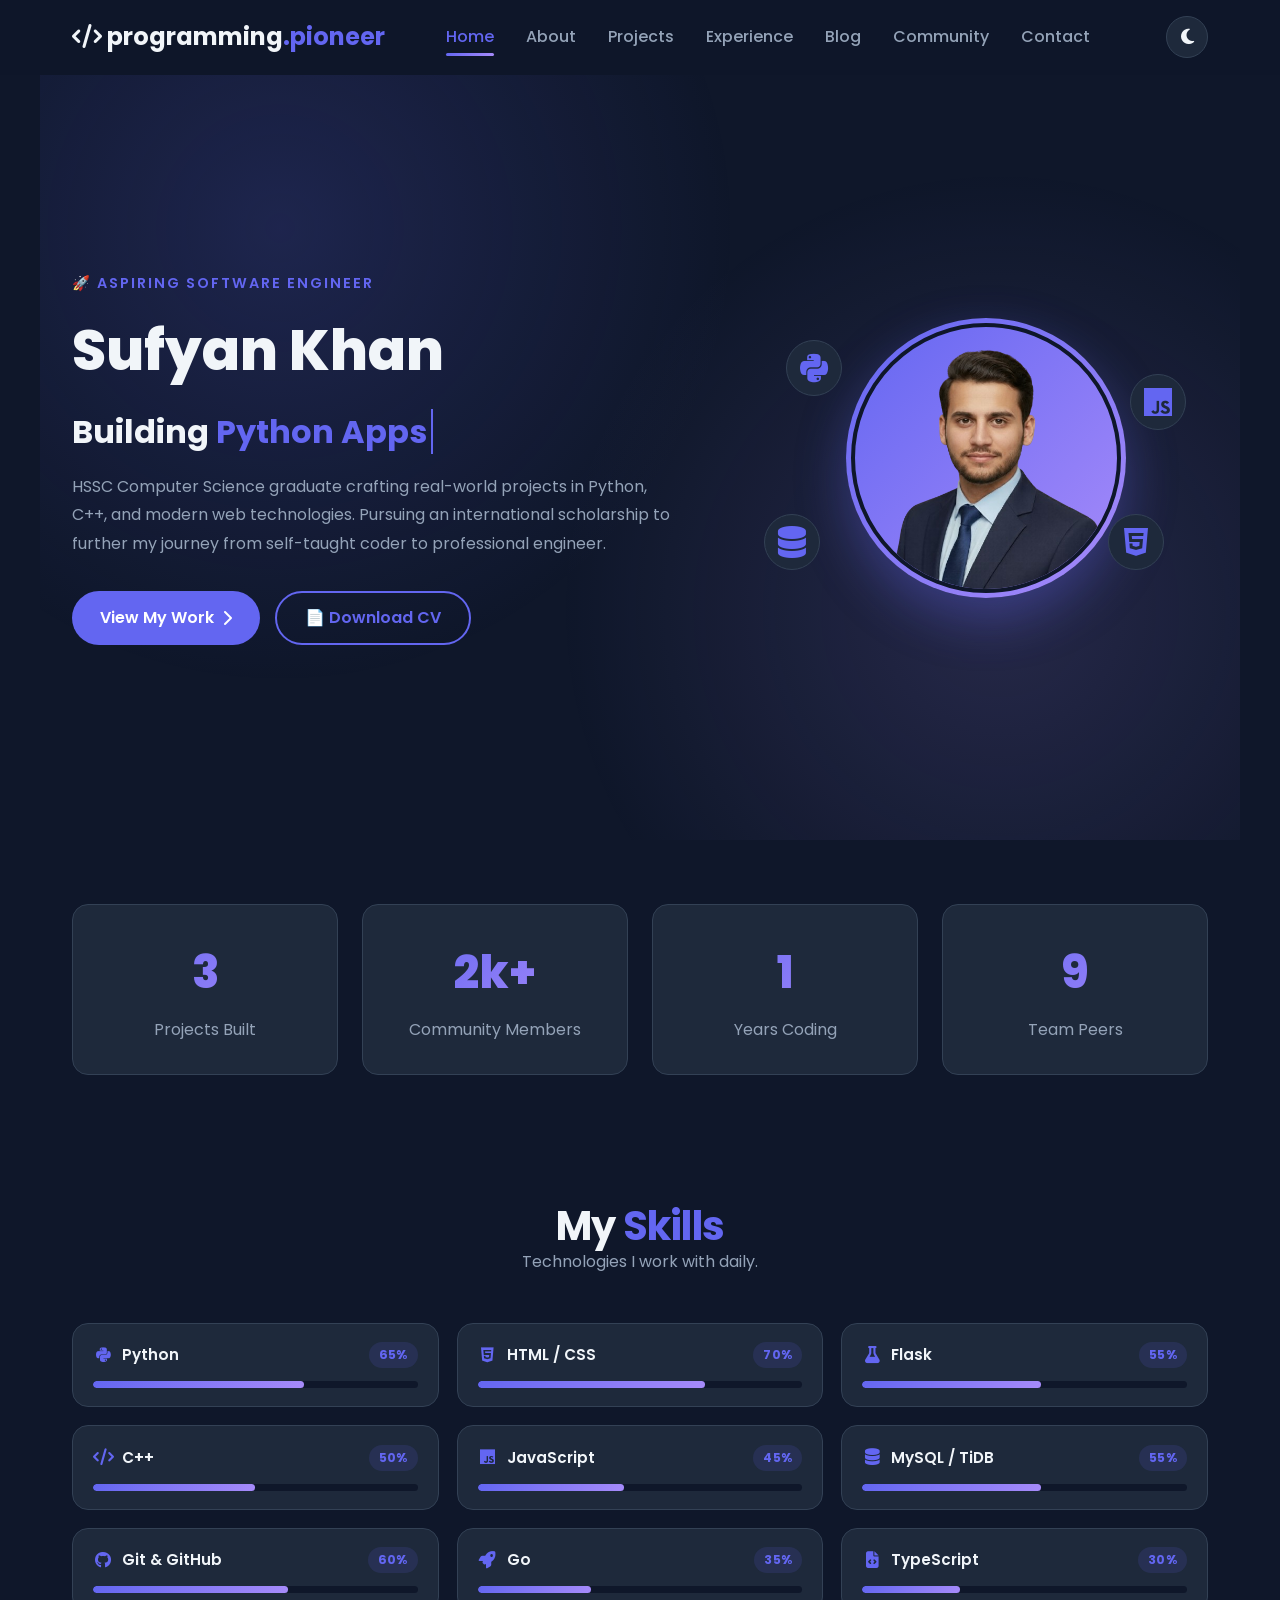
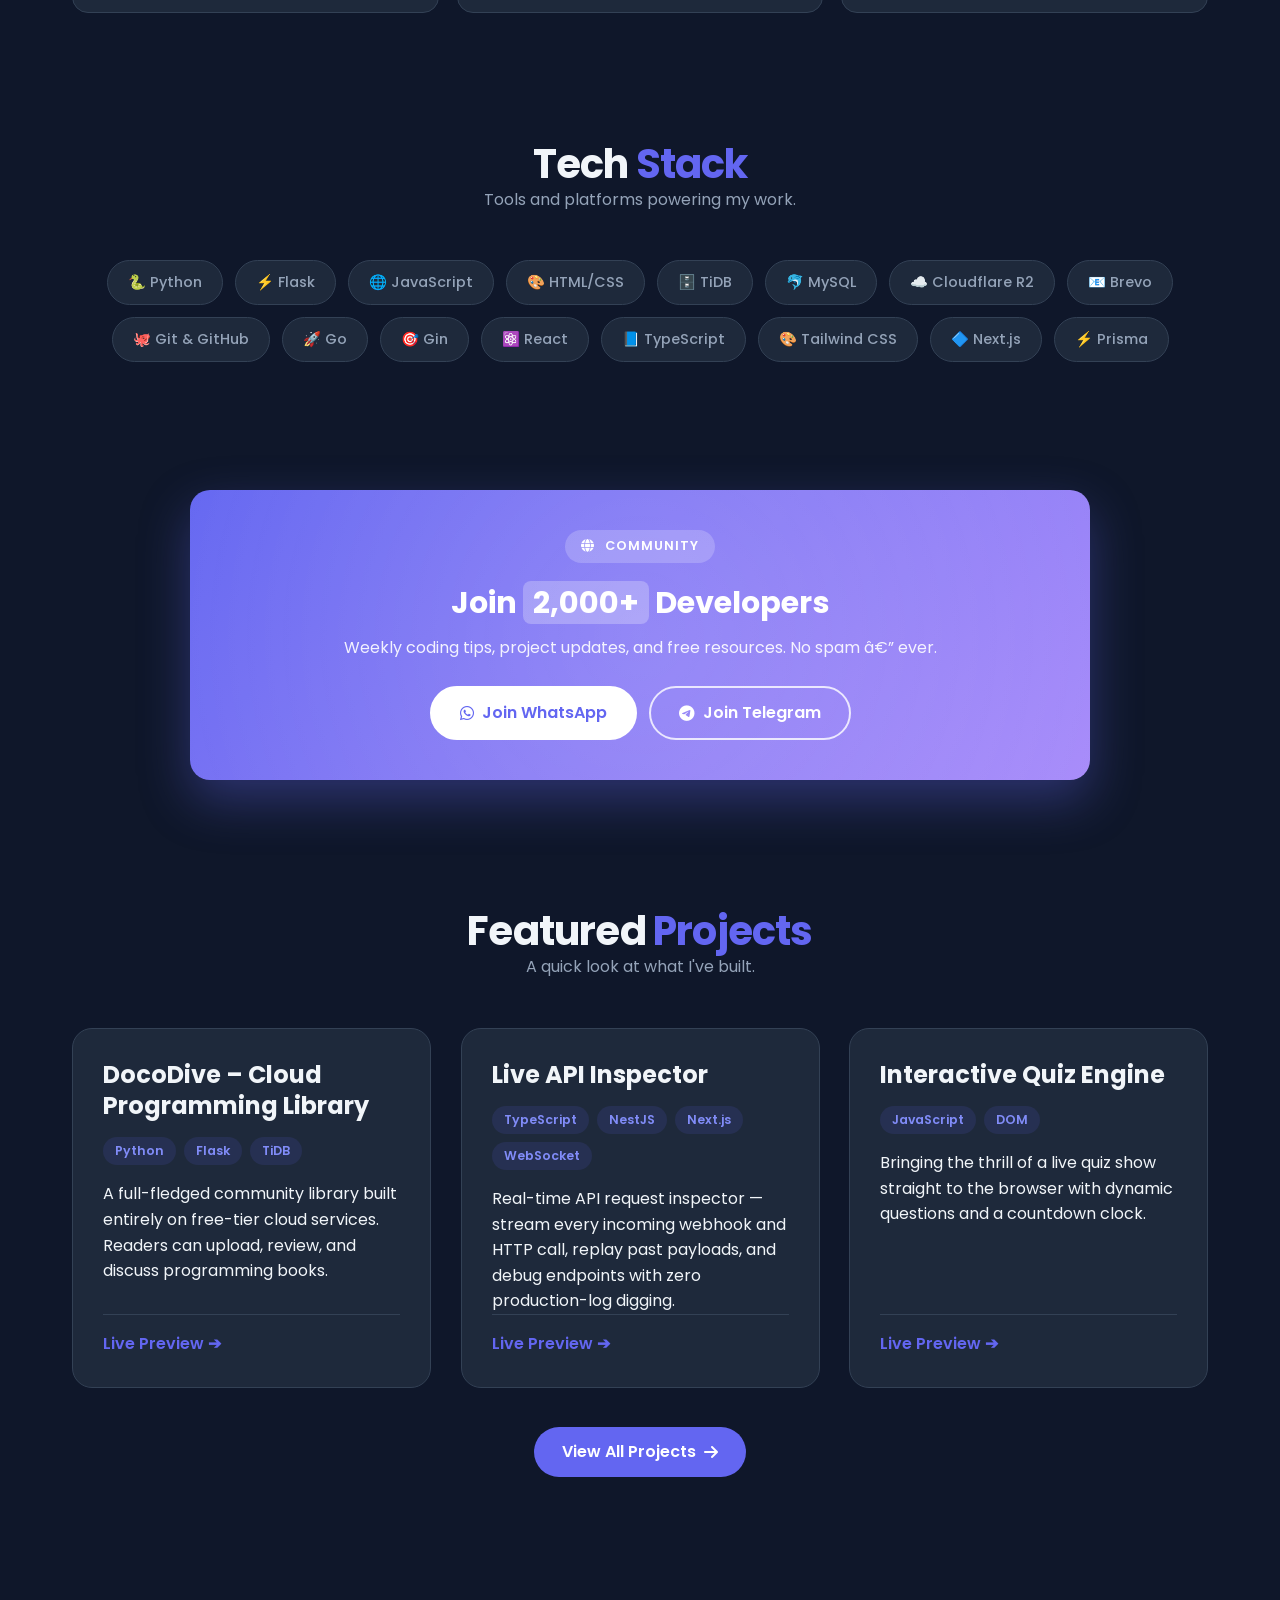
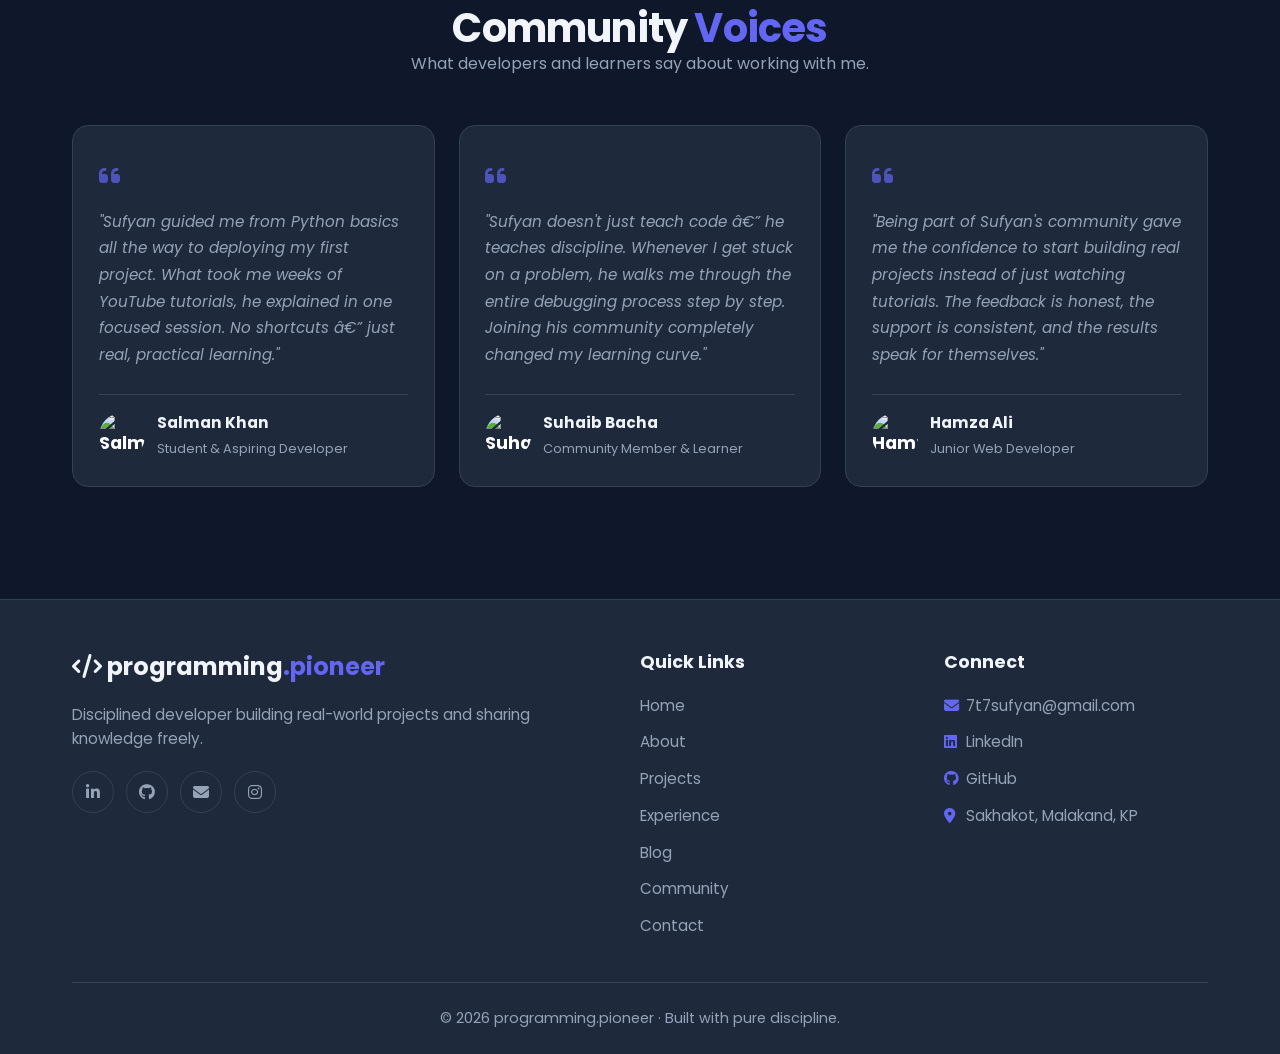
==== commit 96129ba1: "feat(seo): add sitemap.xml, robots.txt, fix footer/nav consistency, seo meta tags and Update all pag" ====
--- a/index.html
+++ b/index.html
@@ -68,6 +68,28 @@
       name="twitter:description"
       content="Aspiring Software Engineer crafting real-world projects in Python and modern web tech."
     />
+    <link rel="canonical" href="https://programmingpioneer.com/" />
+    <script type="application/ld+json">
+    {
+      "@context": "https://schema.org",
+      "@type": "Person",
+      "name": "Sufyan Khan - Programming Pioneer",
+      "url": "https://programmingpioneer.com/",
+      "author": {
+        "@type": "Person",
+        "name": "Sufyan Khan",
+        "url": "https://programmingpioneer.com/",
+        "sameAs": [
+          "https://github.com/programmingpioneer",
+          "https://linkedin.com/in/sufyan-khans",
+          "https://www.instagram.com/programmingpioneer",
+          "https://x.com/programerPioner",
+          "https://t.me/programmingpioneer"
+        ]
+      },
+      "image": "https://pub-8f5fcc3c01514e53b12396f444c45448.r2.dev/portfolio/assets/Cover.png"
+    }
+    </script>
   </head>
   <body>
     <!-- Preloader -->
@@ -122,7 +144,7 @@
             >View My Work <i class="fas fa-chevron-right"></i
           ></a>
           <a
-            href="https://pub-8f5fcc3c01514e53b12396f444c45448.r2.dev/portfolio/assets/SUFYAN_CV.pdf"
+            href="https://pub-472b53b4b578422cb5347186da7f7f2d.r2.dev/SufyanCV.pdf"
             class="btn-secondary"
             target="_blank"
             >📄 Download CV</a
@@ -133,7 +155,7 @@
       <div class="hero-visual">
         <div class="avatar-wrapper">
           <img
-            src="https://pub-8f5fcc3c01514e53b12396f444c45448.r2.dev/portfolio/assets/Cover.png"
+            src="screenshots\sufyan.png"
             alt="Sufyan Khan"
             class="avatar"
           />
@@ -154,8 +176,10 @@
             <div class="stat-label">Projects Built</div>
           </div>
           <div class="stat-card reveal-right">
-            <div class="stat-number" data-target="50">0</div>
-            <div class="stat-label">Students Taught</div>
+            <div
+              style="font-size: 2.8rem; font-weight: 800; background: var(--gradient-accent); -webkit-background-clip: text; background-clip: text; -webkit-text-fill-color: transparent;"
+            >2k+</div>
+            <div class="stat-label">Community Members</div>
           </div>
           <div class="stat-card reveal-left">
             <div class="stat-number" data-target="2">0</div>
@@ -177,61 +201,68 @@
           <p>Technologies I work with daily.</p>
         </div>
         <div class="skills-grid">
-          <div class="skill-item reveal-left">
-            <div class="skill-name">
-              <span>Python</span><span class="skill-percent">85%</span>
-            </div>
-            <div class="skill-bar">
-              <div class="skill-fill" data-width="85"></div>
-            </div>
-          </div>
-          <div class="skill-item reveal-right">
-            <div class="skill-name">
-              <span>HTML / CSS</span><span class="skill-percent">90%</span>
-            </div>
-            <div class="skill-bar">
-              <div class="skill-fill" data-width="90"></div>
-            </div>
-          </div>
-          <div class="skill-item reveal-left">
-            <div class="skill-name">
-              <span>Flask</span><span class="skill-percent">80%</span>
-            </div>
-            <div class="skill-bar">
-              <div class="skill-fill" data-width="80"></div>
-            </div>
-          </div>
-          <div class="skill-item reveal-right">
-            <div class="skill-name">
-              <span>C++</span><span class="skill-percent">75%</span>
-            </div>
-            <div class="skill-bar">
-              <div class="skill-fill" data-width="75"></div>
-            </div>
-          </div>
-          <div class="skill-item reveal-left">
-            <div class="skill-name">
-              <span>JavaScript</span><span class="skill-percent">70%</span>
-            </div>
-            <div class="skill-bar">
-              <div class="skill-fill" data-width="70"></div>
-            </div>
-          </div>
-          <div class="skill-item reveal-right">
-            <div class="skill-name">
-              <span>MySQL / TiDB</span><span class="skill-percent">75%</span>
-            </div>
-            <div class="skill-bar">
-              <div class="skill-fill" data-width="75"></div>
-            </div>
-          </div>
-          <div class="skill-item reveal-left">
-            <div class="skill-name">
-              <span>Git</span><span class="skill-percent">70%</span>
-            </div>
-            <div class="skill-bar">
-              <div class="skill-fill" data-width="70"></div>
-            </div>
+          <div class="skill-item reveal">
+            <div class="skill-name">
+              <span><i class="fab fa-python skill-icon"></i> Python</span>
+              <span class="skill-percent">65%</span>
+            </div>
+            <div class="skill-bar"><div class="skill-fill" data-width="65"></div></div>
+          </div>
+          <div class="skill-item reveal">
+            <div class="skill-name">
+              <span><i class="fab fa-html5 skill-icon"></i> HTML / CSS</span>
+              <span class="skill-percent">70%</span>
+            </div>
+            <div class="skill-bar"><div class="skill-fill" data-width="70"></div></div>
+          </div>
+          <div class="skill-item reveal">
+            <div class="skill-name">
+              <span><i class="fas fa-flask skill-icon"></i> Flask</span>
+              <span class="skill-percent">55%</span>
+            </div>
+            <div class="skill-bar"><div class="skill-fill" data-width="55"></div></div>
+          </div>
+          <div class="skill-item reveal">
+            <div class="skill-name">
+              <span><i class="fas fa-code skill-icon"></i> C++</span>
+              <span class="skill-percent">50%</span>
+            </div>
+            <div class="skill-bar"><div class="skill-fill" data-width="50"></div></div>
+          </div>
+          <div class="skill-item reveal">
+            <div class="skill-name">
+              <span><i class="fab fa-js skill-icon"></i> JavaScript</span>
+              <span class="skill-percent">45%</span>
+            </div>
+            <div class="skill-bar"><div class="skill-fill" data-width="45"></div></div>
+          </div>
+          <div class="skill-item reveal">
+            <div class="skill-name">
+              <span><i class="fas fa-database skill-icon"></i> MySQL / TiDB</span>
+              <span class="skill-percent">55%</span>
+            </div>
+            <div class="skill-bar"><div class="skill-fill" data-width="55"></div></div>
+          </div>
+          <div class="skill-item reveal">
+            <div class="skill-name">
+              <span><i class="fab fa-github skill-icon"></i> Git &amp; GitHub</span>
+              <span class="skill-percent">60%</span>
+            </div>
+            <div class="skill-bar"><div class="skill-fill" data-width="60"></div></div>
+          </div>
+          <div class="skill-item reveal">
+            <div class="skill-name">
+              <span><i class="fas fa-rocket skill-icon"></i> Go</span>
+              <span class="skill-percent">35%</span>
+            </div>
+            <div class="skill-bar"><div class="skill-fill" data-width="35"></div></div>
+          </div>
+          <div class="skill-item reveal">
+            <div class="skill-name">
+              <span><i class="fas fa-file-code skill-icon"></i> TypeScript</span>
+              <span class="skill-percent">30%</span>
+            </div>
+            <div class="skill-bar"><div class="skill-fill" data-width="30"></div></div>
           </div>
         </div>
       </div>
@@ -250,9 +281,36 @@
           <span class="tech-pill">🌐 JavaScript</span>
           <span class="tech-pill">🎨 HTML/CSS</span>
           <span class="tech-pill">🗄️ TiDB</span>
+          <span class="tech-pill">🐬 MySQL</span>
           <span class="tech-pill">☁️ Cloudflare R2</span>
           <span class="tech-pill">📧 Brevo</span>
-          <span class="tech-pill">🐙 Git</span>
+          <span class="tech-pill">🐙 Git &amp; GitHub</span>
+          <span class="tech-pill">🚀 Go</span>
+          <span class="tech-pill">🎯 Gin</span>
+          <span class="tech-pill">⚛️ React</span>
+          <span class="tech-pill">📘 TypeScript</span>
+          <span class="tech-pill">🎨 Tailwind CSS</span>
+          <span class="tech-pill">🔷 Next.js</span>
+          <span class="tech-pill">⚡ Prisma</span>
+        </div>
+      </div>
+    </section>
+
+    <!-- Community CTA -->
+    <section class="section">
+      <div class="wrapper">
+        <div class="community-cta reveal">
+          <span class="cta-badge"><i class="fas fa-globe"></i> Community</span>
+          <h2>Join <span class="cta-highlight">2,000+</span> Developers</h2>
+          <p>Weekly coding tips, project updates, and free resources. No spam â€” ever.</p>
+          <div class="cta-buttons">
+            <a href="https://chat.whatsapp.com/ETlhMctSrGv7qA9hqEUzAF" target="_blank" class="btn-primary">
+              <i class="fab fa-whatsapp"></i> Join WhatsApp
+            </a>
+            <a href="https://t.me/programmingpioneer" target="_blank" class="btn-secondary">
+              <i class="fab fa-telegram"></i> Join Telegram
+            </a>
+          </div>
         </div>
       </div>
     </section>
@@ -286,18 +344,21 @@
             </div>
           </div>
           <div class="project-card reveal-right">
-            <h2>Student Grade Manager</h2>
+            <h2>Live API Inspector</h2>
             <div class="tech-tags">
-              <span class="tech-tag">Python</span>
-              <span class="tech-tag">File I/O</span>
+              <span class="tech-tag">TypeScript</span>
+              <span class="tech-tag">NestJS</span>
+              <span class="tech-tag">Next.js</span>
+              <span class="tech-tag">WebSocket</span>
             </div>
             <p>
-              Turned repetitive manual grade calculations into a one-command
-              operation with validation and sorted result sheets.
+              Real-time API request inspector — stream every incoming webhook
+              and HTTP call, replay past payloads, and debug endpoints with
+              zero production-log digging.
             </p>
             <div class="card-links">
               <a
-                href="https://grade-management-system-iffr.onrender.com"
+                href="https://live-api-inspector.programmingpioneer.com/"
                 target="_blank"
                 >Live Preview ➔</a
               >
@@ -315,7 +376,7 @@
             </p>
             <div class="card-links">
               <a
-                href="https://synapse-assessment-portal.onrender.com/"
+                href="https://quizengine.programmingpioneer.com/"
                 target="_blank"
                 >Live Preview ➔</a
               >
@@ -326,6 +387,51 @@
           <a href="projects.html" class="btn-primary reveal"
             >View All Projects <i class="fas fa-arrow-right"></i
           ></a>
+        </div>
+      </div>
+    </section>
+
+    <!-- Testimonials -->
+    <section class="section">
+      <div class="wrapper">
+        <div class="section-header reveal">
+          <h2>Community <span style="color: var(--accent-color)">Voices</span></h2>
+          <p>What developers and learners say about working with me.</p>
+        </div>
+        <div class="testimonials-grid">
+          <div class="testimonial-card reveal">
+            <div class="testimonial-quote"><i class="fas fa-quote-left"></i></div>
+            <p class="testimonial-text">"Sufyan guided me from Python basics all the way to deploying my first project. What took me weeks of YouTube tutorials, he explained in one focused session. No shortcuts â€” just real, practical learning."</p>
+            <div class="testimonial-author">
+              <img src="https://randomuser.me/api/portraits/men/32.jpg" alt="Salman Khan" class="testimonial-avatar" loading="lazy" />
+              <div>
+                <h4>Salman Khan</h4>
+                <span>Student &amp; Aspiring Developer</span>
+              </div>
+            </div>
+          </div>
+          <div class="testimonial-card reveal">
+            <div class="testimonial-quote"><i class="fas fa-quote-left"></i></div>
+            <p class="testimonial-text">"Sufyan doesn't just teach code â€” he teaches discipline. Whenever I get stuck on a problem, he walks me through the entire debugging process step by step. Joining his community completely changed my learning curve."</p>
+            <div class="testimonial-author">
+              <img src="https://randomuser.me/api/portraits/men/75.jpg" alt="Suhaib Bacha" class="testimonial-avatar" loading="lazy" />
+              <div>
+                <h4>Suhaib Bacha</h4>
+                <span>Community Member &amp; Learner</span>
+              </div>
+            </div>
+          </div>
+          <div class="testimonial-card reveal">
+            <div class="testimonial-quote"><i class="fas fa-quote-left"></i></div>
+            <p class="testimonial-text">"Being part of Sufyan's community gave me the confidence to start building real projects instead of just watching tutorials. The feedback is honest, the support is consistent, and the results speak for themselves."</p>
+            <div class="testimonial-author">
+              <img src="https://randomuser.me/api/portraits/men/45.jpg" alt="Hamza Ali" class="testimonial-avatar" loading="lazy" />
+              <div>
+                <h4>Hamza Ali</h4>
+                <span>Junior Web Developer</span>
+              </div>
+            </div>
+          </div>
         </div>
       </div>
     </section>
@@ -370,8 +476,10 @@
               <li><a href="about.html">About</a></li>
               <li><a href="projects.html">Projects</a></li>
               <li><a href="experience.html">Experience</a></li>
+              <li><a href="blog.html">Blog</a></li>
+              <li><a href="community.html">Community</a></li>
               <li><a href="contact.html">Contact</a></li>
-            </ul>
+</ul>
           </div>
           <div class="footer-col">
             <h4 class="footer-heading">
@@ -419,4 +527,4 @@
 
     <script src="script.js"></script>
   </body>
-</html>
+</html>
--- a/style.css
+++ b/style.css
@@ -13,12 +13,12 @@
     --gradient-accent: linear-gradient(135deg, #6366f1, #a78bfa);
     --radius: 16px;
     --radius-lg: 20px;
-    --transition: 0.3s cubic-bezier(0.4, 0, 0.2, 1);
+    --transition: 0.25s cubic-bezier(0.4, 0, 0.2, 1);
 }
 
 /* ========== GLOBAL RESET ========== */
 * { margin: 0; padding: 0; box-sizing: border-box; }
-html { scroll-behavior: smooth; }
+html { scroll-behavior: smooth; overflow-x: hidden; }
 body {
     font-family: 'Poppins', 'Inter', sans-serif;
     background-color: var(--bg-primary);
@@ -32,7 +32,7 @@
 .wrapper { max-width: 1200px; margin: 0 auto; padding: 0 2rem; }
 
 /* ========== PAGE FADE-IN ========== */
-body { animation: pageFade 0.6s ease forwards; }
+body { animation: pageFade 0.35s ease forwards; }
 @keyframes pageFade {
     from { opacity: 0; }
     to { opacity: 1; }
@@ -117,7 +117,7 @@
     background:
         radial-gradient(circle at 20% 20%, rgba(99,102,241,0.18), transparent 40%),
         radial-gradient(circle at 80% 70%, rgba(167,139,250,0.15), transparent 40%);
-    animation: aurora 8s ease-in-out infinite alternate;
+    /* animation: aurora removed — Level 2 (perf) */
 }
 @keyframes aurora {
     from { opacity: 0.6; transform: translateY(0); }
@@ -140,13 +140,13 @@
 .avatar-wrapper {
     width: 280px; height: 280px; border-radius: 50%;
     background: var(--gradient-accent); padding: 5px;
-    animation: float 6s ease-in-out infinite;
+    animation: float 8s ease-in-out infinite;
     box-shadow: 0 20px 50px var(--accent-glow);
 }
 .avatar { width: 100%; height: 100%; border-radius: 50%; object-fit: cover; border: 4px solid var(--bg-primary); }
 .float-icon {
     position: absolute; font-size: 2rem; color: var(--accent-color);
-    animation: floatIcon 4s ease-in-out infinite;
+    animation: floatIcon 6s ease-in-out infinite;
     width: 56px; height: 56px; display: flex; align-items: center; justify-content: center;
     border-radius: 50%; background: var(--card-bg); border: 1px solid var(--border-color);
 }
@@ -154,13 +154,13 @@
 .icon-2 { top: 70%; left: 0; animation-delay: 1s; }
 .icon-3 { top: 20%; right: 5%; animation-delay: 2s; }
 .icon-4 { bottom: 10%; right: 10%; animation-delay: 0.5s; }
-@keyframes float { 0%,100% { transform: translateY(0); } 50% { transform: translateY(-20px); } }
-@keyframes floatIcon { 0%,100% { transform: translateY(0) rotate(0); } 50% { transform: translateY(-15px) rotate(10deg); } }
+@keyframes float { 0%,100% { transform: translateY(0); } 50% { transform: translateY(-10px); } }
+@keyframes floatIcon { 0%,100% { transform: translateY(0) rotate(0); } 50% { transform: translateY(-8px) rotate(5deg); } }
 
 /* ========== SECTION ========== */
 .section { padding: 4rem 0; }
 .section-header { text-align: center; margin-bottom: 3rem; }
-.section-header h1, .section-header h2 { font-size: 2.5rem; }
+.section-header h1, .section-header h2 { font-size: 2.5rem; letter-spacing: -0.02em; line-height: 1.15; }
 .section-header p { color: var(--text-secondary); }
 
 /* ========== STATS ========== */
@@ -171,7 +171,15 @@
     transition: var(--transition); will-change: transform;
     transform-style: preserve-3d;
 }
-.stat-number { font-size: 2.8rem; font-weight: 800; color: var(--accent-color); }
+.stat-number {
+    font-size: 2.8rem;
+    font-weight: 800;
+    color: var(--accent-color);
+    background: var(--gradient-accent);
+    -webkit-background-clip: text;
+    background-clip: text;
+    -webkit-text-fill-color: transparent;
+}
 .stat-label { color: var(--text-secondary); margin-top: 0.5rem; }
 .stat-card:hover { transform: translateY(-6px); border-color: var(--accent-color); box-shadow: 0 16px 32px var(--accent-glow); }
 
@@ -184,7 +192,7 @@
 .skill-fill {
     height: 100%; width: 0; border-radius: 10px;
     background: var(--gradient-accent);
-    transition: width 1.2s cubic-bezier(0.4, 0, 0.2, 1);
+    transition: width 0.7s cubic-bezier(0.4, 0, 0.2, 1);
 }
 
 /* ========== TECH STACK PILLS ========== */
@@ -530,12 +538,12 @@
 .preloader {
     position: fixed; inset: 0; background: var(--bg-primary); z-index: 9999;
     display: flex; align-items: center; justify-content: center;
-    transition: opacity 0.5s ease, visibility 0.5s ease;
+    transition: opacity 0.35s ease, visibility 0.35s ease;
 }
 .preloader.hidden { opacity: 0; visibility: hidden; }
 .preloader-logo {
     font-size: 2.5rem; font-weight: 800; color: var(--text-primary);
-    animation: pulse 1.2s ease-in-out infinite;
+    animation: pulse 1.5s ease-in-out infinite;
 }
 .preloader-logo span { color: var(--accent-color); }
 @keyframes pulse { 0%,100% { transform: scale(1); opacity: 1; } 50% { transform: scale(1.15); opacity: 0.7; } }
@@ -563,11 +571,11 @@
 html.js .reveal-left,
 html.js .reveal-right {
     opacity: 0;
-    transition: opacity 0.7s ease, transform 0.7s ease;
-}
-html.js .reveal { transform: translateY(30px); }
-html.js .reveal-left { transform: translateX(-60px); }
-html.js .reveal-right { transform: translateX(60px); }
+    transition: opacity 0.4s ease, transform 0.4s ease;
+}
+html.js .reveal { transform: translateY(20px); }
+html.js .reveal-left { transform: translateX(-20px); }
+html.js .reveal-right { transform: translateX(20px); }
 html.js .reveal.revealed,
 html.js .reveal-left.revealed,
 html.js .reveal-right.revealed {
@@ -594,13 +602,15 @@
         transition: right 0.35s ease; z-index: 950;
     }
     .nav-links.active { right: 0; }
-    .nav-links a { opacity: 0; transform: translateX(20px); transition: opacity 0.3s, transform 0.3s, color 0.3s; }
+    .nav-links a { opacity: 0; transform: translateX(20px); transition: opacity 0.25s, transform 0.25s, color 0.25s; }
     .nav-links.active a { opacity: 1; transform: translateX(0); }
     .nav-links.active a:nth-child(1) { transition-delay: 0.1s; }
     .nav-links.active a:nth-child(2) { transition-delay: 0.15s; }
     .nav-links.active a:nth-child(3) { transition-delay: 0.2s; }
     .nav-links.active a:nth-child(4) { transition-delay: 0.25s; }
     .nav-links.active a:nth-child(5) { transition-delay: 0.3s; }
+    .nav-links.active a:nth-child(6) { transition-delay: 0.35s; }
+    .nav-links.active a:nth-child(7) { transition-delay: 0.4s; }
     .hamburger { display: block; z-index: 960; }
 
     /* Hero stack */
@@ -633,8 +643,8 @@
     .map-wrapper iframe { height: 240px; }
 
     /* Reduced side-reveal distance on mobile */
-    html.js .reveal-left { transform: translateX(-30px); }
-    html.js .reveal-right { transform: translateX(30px); }
+    html.js .reveal-left { transform: translateX(-12px); }
+    html.js .reveal-right { transform: translateX(12px); }
 }
 
 /* ========== RESPONSIVE (SMALL MOBILE ≤480px) ========== */
@@ -1236,4 +1246,345 @@
     .links-wall { gap: 10px; }
     .link-card { padding: 1rem 0.5rem; }
     .link-card p { font-size: 0.7rem; }
-}+}
+
+/* ========== CUSTOM SCROLLBAR ========== */
+::-webkit-scrollbar { width: 10px; height: 10px; }
+::-webkit-scrollbar-track { background: var(--bg-primary); }
+::-webkit-scrollbar-thumb {
+    background: var(--border-color);
+    border-radius: 5px;
+    border: 2px solid var(--bg-primary);
+}
+::-webkit-scrollbar-thumb:hover { background: var(--accent-color); }
+
+/* ========== FOCUS VISIBLE ========== */
+:focus-visible {
+    outline: 2px solid var(--accent-color);
+    outline-offset: 3px;
+    border-radius: 4px;
+}
+.btn-primary:focus-visible,
+.btn-secondary:focus-visible {
+    outline: 2px solid var(--accent-hover);
+    outline-offset: 3px;
+}
+
+/* ========== PROJECT GRID — equal heights + bottom-aligned CTAs ========== */
+.projects-grid {
+    align-items: stretch;
+}
+.projects-grid .project-card {
+    display: flex;
+    flex-direction: column;
+    min-height: 520px;
+}
+.projects-grid .project-card .thumb-wrap { order: 0; }
+.projects-grid .project-card h2            { order: 1; }
+.projects-grid .project-card .tech-tags    { order: 2; }
+.projects-grid .project-card p             { order: 3; }
+.projects-grid .project-card .card-links {
+    order: 4;
+    margin-top: auto;
+    padding-top: 0.6rem;
+}
+.projects-grid .project-card .details-btn {
+    order: 5;
+    align-self: flex-start;
+    margin-top: 0.9rem;
+}
+
+/* ========== FEATURED PROJECTS â€” equal height + bottom-aligned links ========== */
+.featured-grid {
+    align-items: stretch;
+}
+.featured-grid .project-card {
+    display: flex;
+    flex-direction: column;
+    min-height: 340px;
+}
+.featured-grid .project-card h2 {
+    margin-bottom: 0.4rem;
+    line-height: 1.3;
+}
+.featured-grid .project-card .tech-tags {
+    margin: 0.6rem 0 1rem;
+}
+.featured-grid .project-card p {
+    flex: 1;
+    margin-bottom: 0;
+}
+.featured-grid .project-card .card-links {
+    margin-top: auto;
+    padding-top: 1rem;
+    border-top: 1px solid var(--border-color);
+}
+
+/* ========== MODERN SKILLS GRID (9-item responsive) ========== */
+.skills-grid {
+    display: grid;
+    grid-template-columns: repeat(3, 1fr);
+    gap: 18px;
+}
+.skill-item {
+    background: var(--card-bg);
+    border: 1px solid var(--border-color);
+    border-radius: var(--radius);
+    padding: 1.15rem 1.25rem;
+    transition: var(--transition);
+    position: relative;
+    overflow: hidden;
+}
+.skill-item::before {
+    content: '';
+    position: absolute;
+    top: 0; left: 0; right: 0;
+    height: 3px;
+    background: var(--gradient-accent);
+    transform: scaleX(0);
+    transform-origin: left;
+    transition: transform 0.35s ease;
+}
+.skill-item:hover::before { transform: scaleX(1); }
+.skill-item:hover {
+    transform: translateY(-4px);
+    border-color: var(--accent-color);
+    box-shadow: 0 14px 30px var(--accent-glow);
+}
+.skill-name {
+    display: flex;
+    justify-content: space-between;
+    align-items: center;
+    gap: 10px;
+    margin-bottom: 0.8rem;
+    font-weight: 600;
+    font-size: 0.95rem;
+}
+.skill-name > span:first-child {
+    display: inline-flex;
+    align-items: center;
+    gap: 9px;
+}
+.skill-icon {
+    font-size: 1.05rem;
+    color: var(--accent-color);
+    width: 20px;
+    text-align: center;
+    display: inline-block;
+}
+.skill-percent {
+    color: var(--accent-color);
+    background: rgba(99, 102, 241, 0.13);
+    padding: 3px 10px;
+    border-radius: 20px;
+    font-size: 0.78rem;
+    font-weight: 700;
+    letter-spacing: 0.3px;
+    white-space: nowrap;
+}
+.skill-bar {
+    height: 7px;
+    background: var(--bg-primary);
+    border-radius: 10px;
+    overflow: hidden;
+}
+.skill-fill {
+    height: 100%;
+    width: 0;
+    border-radius: 10px;
+    background: var(--gradient-accent);
+    transition: width 0.7s cubic-bezier(0.4, 0, 0.2, 1);
+}
+[data-theme="light"] .skill-percent {
+    background: rgba(79, 70, 229, 0.13);
+}
+
+@media (max-width: 900px) {
+    .skills-grid { grid-template-columns: repeat(2, 1fr); gap: 14px; }
+}
+@media (max-width: 560px) {
+    .skills-grid { grid-template-columns: 1fr; gap: 12px; }
+    .skill-item { padding: 1rem 1.1rem; }
+    .skill-name { font-size: 0.9rem; margin-bottom: 0.7rem; }
+}
+
+/* ========== COMMUNITY CTA BANNER ========== */
+.community-cta {
+    max-width: 900px;
+    margin: 0 auto;
+    background: var(--gradient-accent);
+    border-radius: var(--radius-lg);
+    padding: 2.5rem 2rem;
+    text-align: center;
+    color: #fff;
+    position: relative;
+    overflow: hidden;
+    box-shadow: 0 20px 50px var(--accent-glow);
+}
+.community-cta::before {
+    content: '';
+    position: absolute;
+    top: -50%; right: -50%;
+    width: 200%; height: 200%;
+    background: radial-gradient(circle, rgba(255,255,255,0.12), transparent 60%);
+    pointer-events: none;
+}
+.cta-badge {
+    display: inline-block;
+    background: rgba(255,255,255,0.2);
+    padding: 6px 16px;
+    border-radius: 30px;
+    font-size: 0.8rem;
+    font-weight: 600;
+    letter-spacing: 1px;
+    text-transform: uppercase;
+    margin-bottom: 1rem;
+}
+.cta-badge i { margin-right: 6px; }
+.community-cta h2 {
+    font-size: 1.9rem;
+    margin-bottom: 0.5rem;
+    color: #fff;
+    position: relative;
+}
+.cta-highlight {
+    background: rgba(255,255,255,0.25);
+    padding: 0 10px;
+    border-radius: 8px;
+}
+.community-cta p {
+    color: rgba(255,255,255,0.9);
+    margin-bottom: 1.6rem;
+    font-size: 1rem;
+    position: relative;
+}
+.cta-buttons {
+    display: flex;
+    gap: 12px;
+    justify-content: center;
+    flex-wrap: wrap;
+    position: relative;
+}
+.community-cta .btn-primary,
+.community-cta .btn-secondary {
+    background: #fff;
+    color: var(--accent-color);
+    border: 2px solid #fff;
+}
+.community-cta .btn-secondary {
+    background: transparent;
+    color: #fff;
+    border-color: rgba(255,255,255,0.8);
+}
+.community-cta .btn-primary:hover {
+    background: #f1f5f9;
+    box-shadow: 0 12px 30px rgba(0,0,0,0.25);
+}
+.community-cta .btn-secondary:hover {
+    background: rgba(255,255,255,0.15);
+    color: #fff;
+    border-color: #fff;
+}
+
+/* ========== TESTIMONIALS ========== */
+.testimonials-grid {
+    display: grid;
+    grid-template-columns: repeat(3, 1fr);
+    gap: 24px;
+    align-items: stretch;
+}
+.testimonial-card {
+    background: var(--card-bg);
+    border: 1px solid var(--border-color);
+    border-radius: var(--radius);
+    padding: 2rem 1.6rem 1.6rem;
+    display: flex;
+    flex-direction: column;
+    transition: var(--transition);
+    position: relative;
+    overflow: hidden;
+}
+.testimonial-card::before {
+    content: '';
+    position: absolute;
+    top: 0; left: 0; right: 0;
+    height: 3px;
+    background: var(--gradient-accent);
+    transform: scaleX(0);
+    transform-origin: left;
+    transition: transform 0.35s ease;
+}
+.testimonial-card:hover::before { transform: scaleX(1); }
+.testimonial-card:hover {
+    transform: translateY(-6px);
+    border-color: var(--accent-color);
+    box-shadow: 0 16px 36px var(--accent-glow);
+}
+.testimonial-quote {
+    color: var(--accent-color);
+    font-size: 1.5rem;
+    margin-bottom: 0.8rem;
+    opacity: 0.7;
+}
+.testimonial-text {
+    color: var(--text-secondary);
+    line-height: 1.75;
+    font-size: 0.95rem;
+    margin-bottom: 1.6rem;
+    flex: 1;
+    font-style: italic;
+}
+.testimonial-author {
+    display: flex;
+    align-items: center;
+    gap: 12px;
+    padding-top: 1rem;
+    border-top: 1px solid var(--border-color);
+}
+.testimonial-avatar {
+    width: 46px;
+    height: 46px;
+    border-radius: 50%;
+    background: var(--gradient-accent);
+    color: #fff;
+    display: flex;
+    align-items: center;
+    justify-content: center;
+    font-weight: 700;
+    font-size: 1.1rem;
+    flex-shrink: 0;
+}
+.testimonial-author h4 {
+    margin: 0;
+    font-size: 0.95rem;
+    color: var(--text-primary);
+}
+.testimonial-author span {
+    font-size: 0.8rem;
+    color: var(--text-secondary);
+}
+[data-theme="light"] .testimonial-card {
+    box-shadow: 0 4px 16px rgba(15, 23, 42, 0.06);
+}
+[data-theme="light"] .testimonial-card:hover {
+    box-shadow: 0 16px 32px rgba(79, 70, 229, 0.18);
+}
+
+@media (max-width: 900px) {
+    .testimonials-grid { grid-template-columns: 1fr; gap: 18px; }
+}
+@media (max-width: 600px) {
+    .community-cta { padding: 2rem 1.2rem; }
+    .community-cta h2 { font-size: 1.4rem; }
+    .community-cta p { font-size: 0.9rem; }
+    .cta-buttons { flex-direction: column; }
+    .cta-buttons .btn-primary,
+    .cta-buttons .btn-secondary { width: 100%; justify-content: center; }
+}
+
+/* Testimonial avatar as <img> */
+img.testimonial-avatar {
+    display: block;
+    object-fit: cover;
+    background: none;
+}
